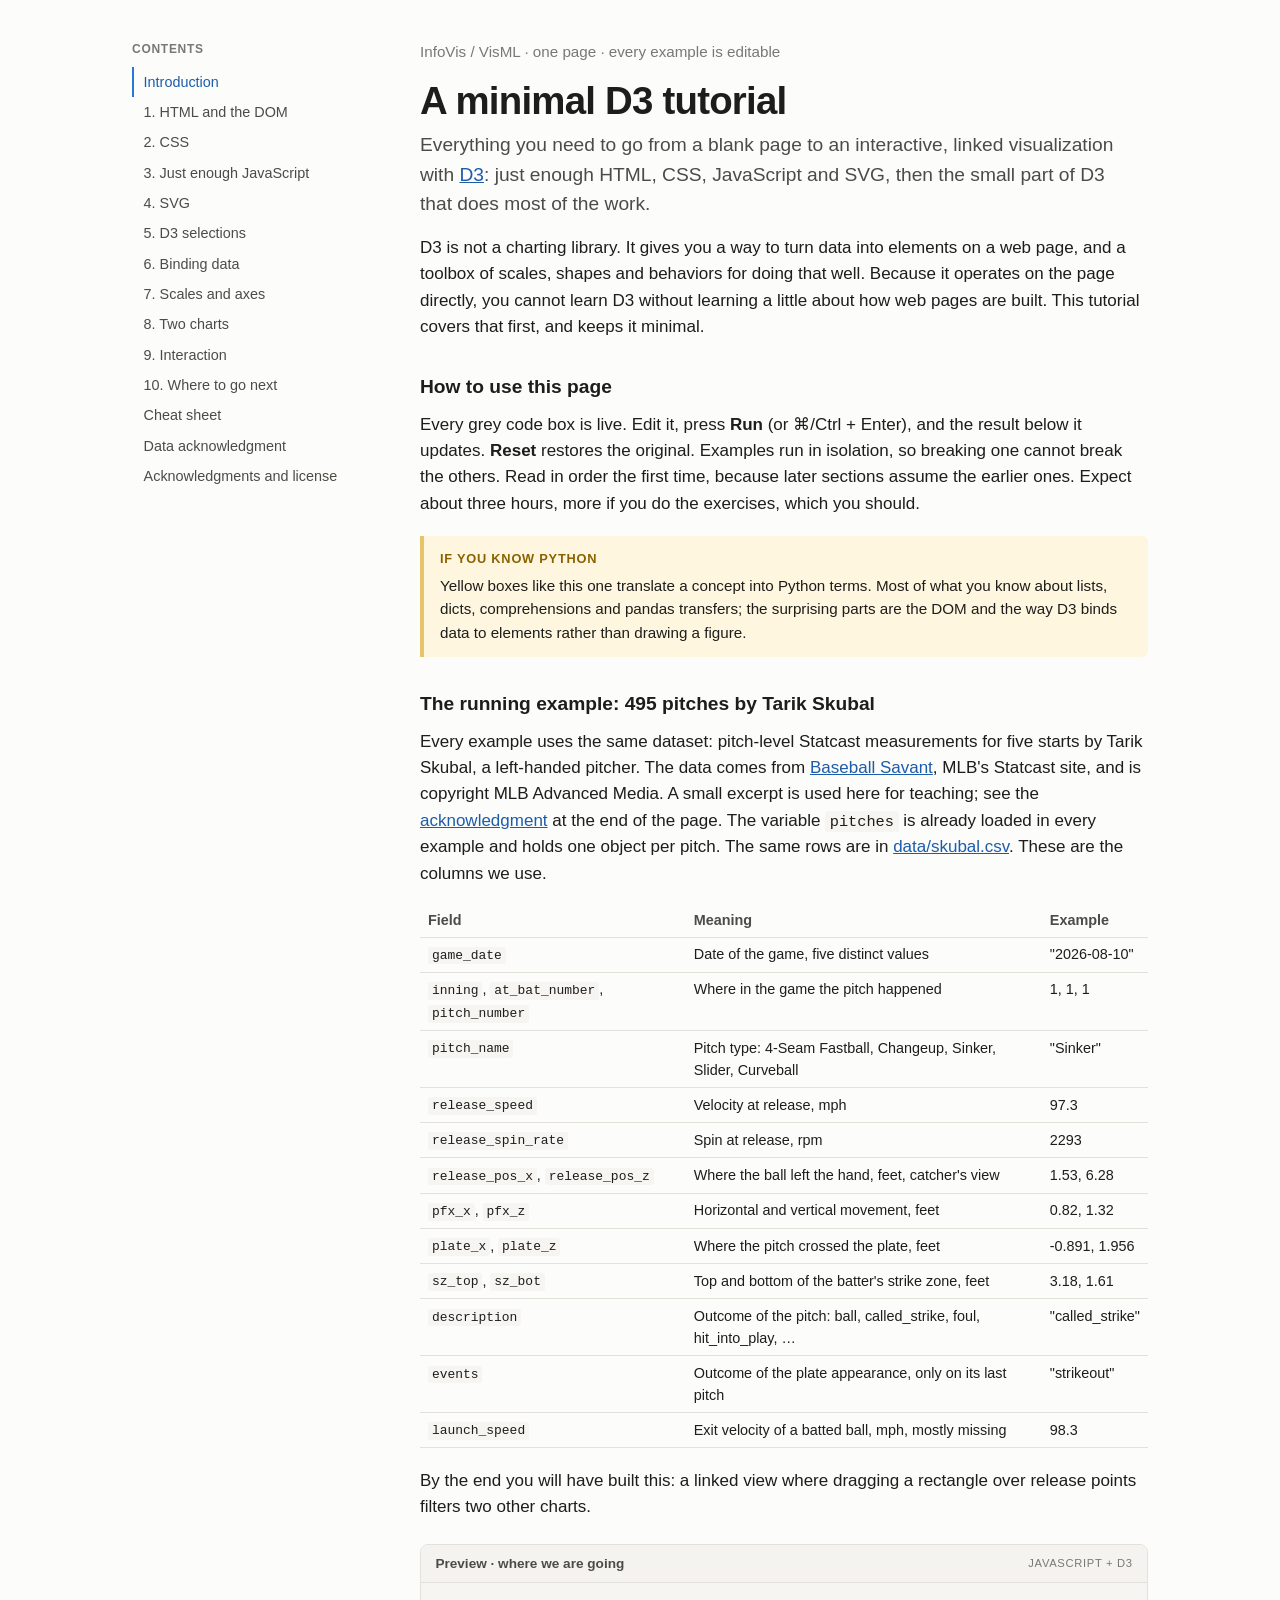
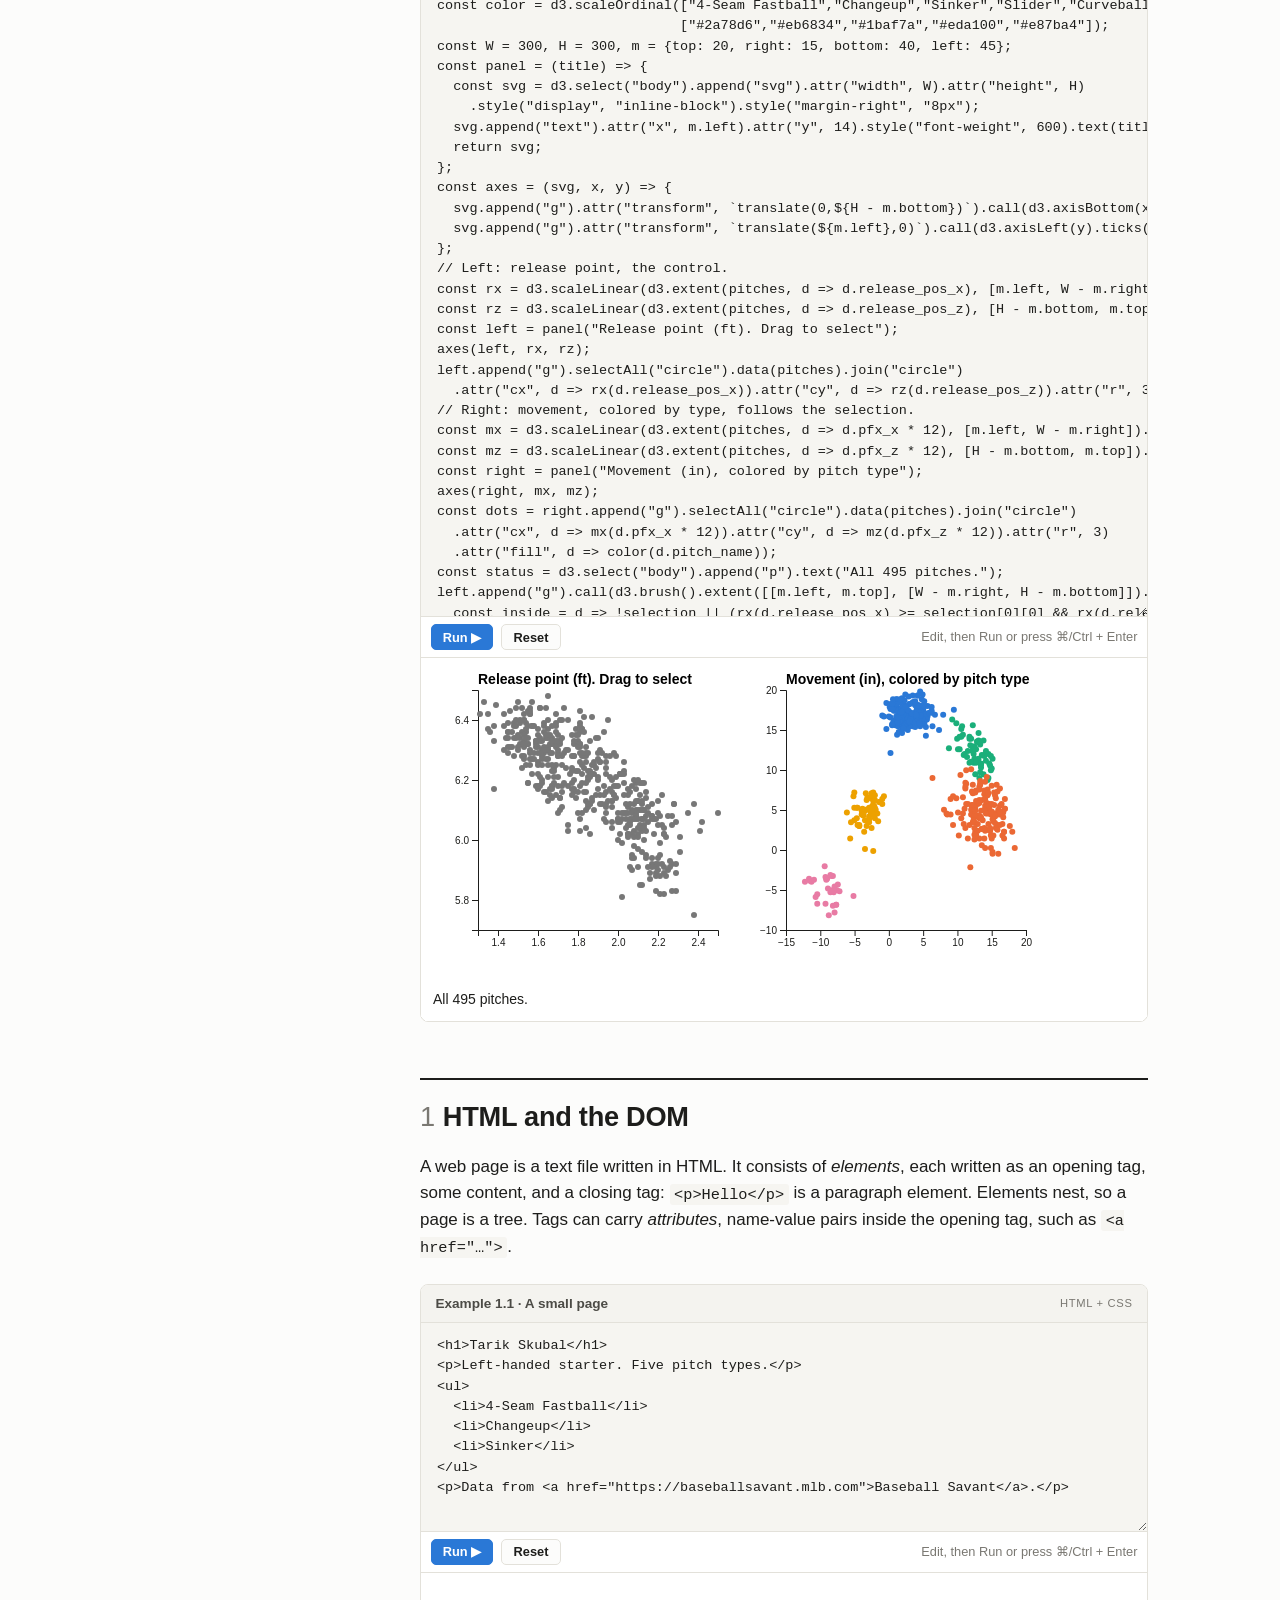
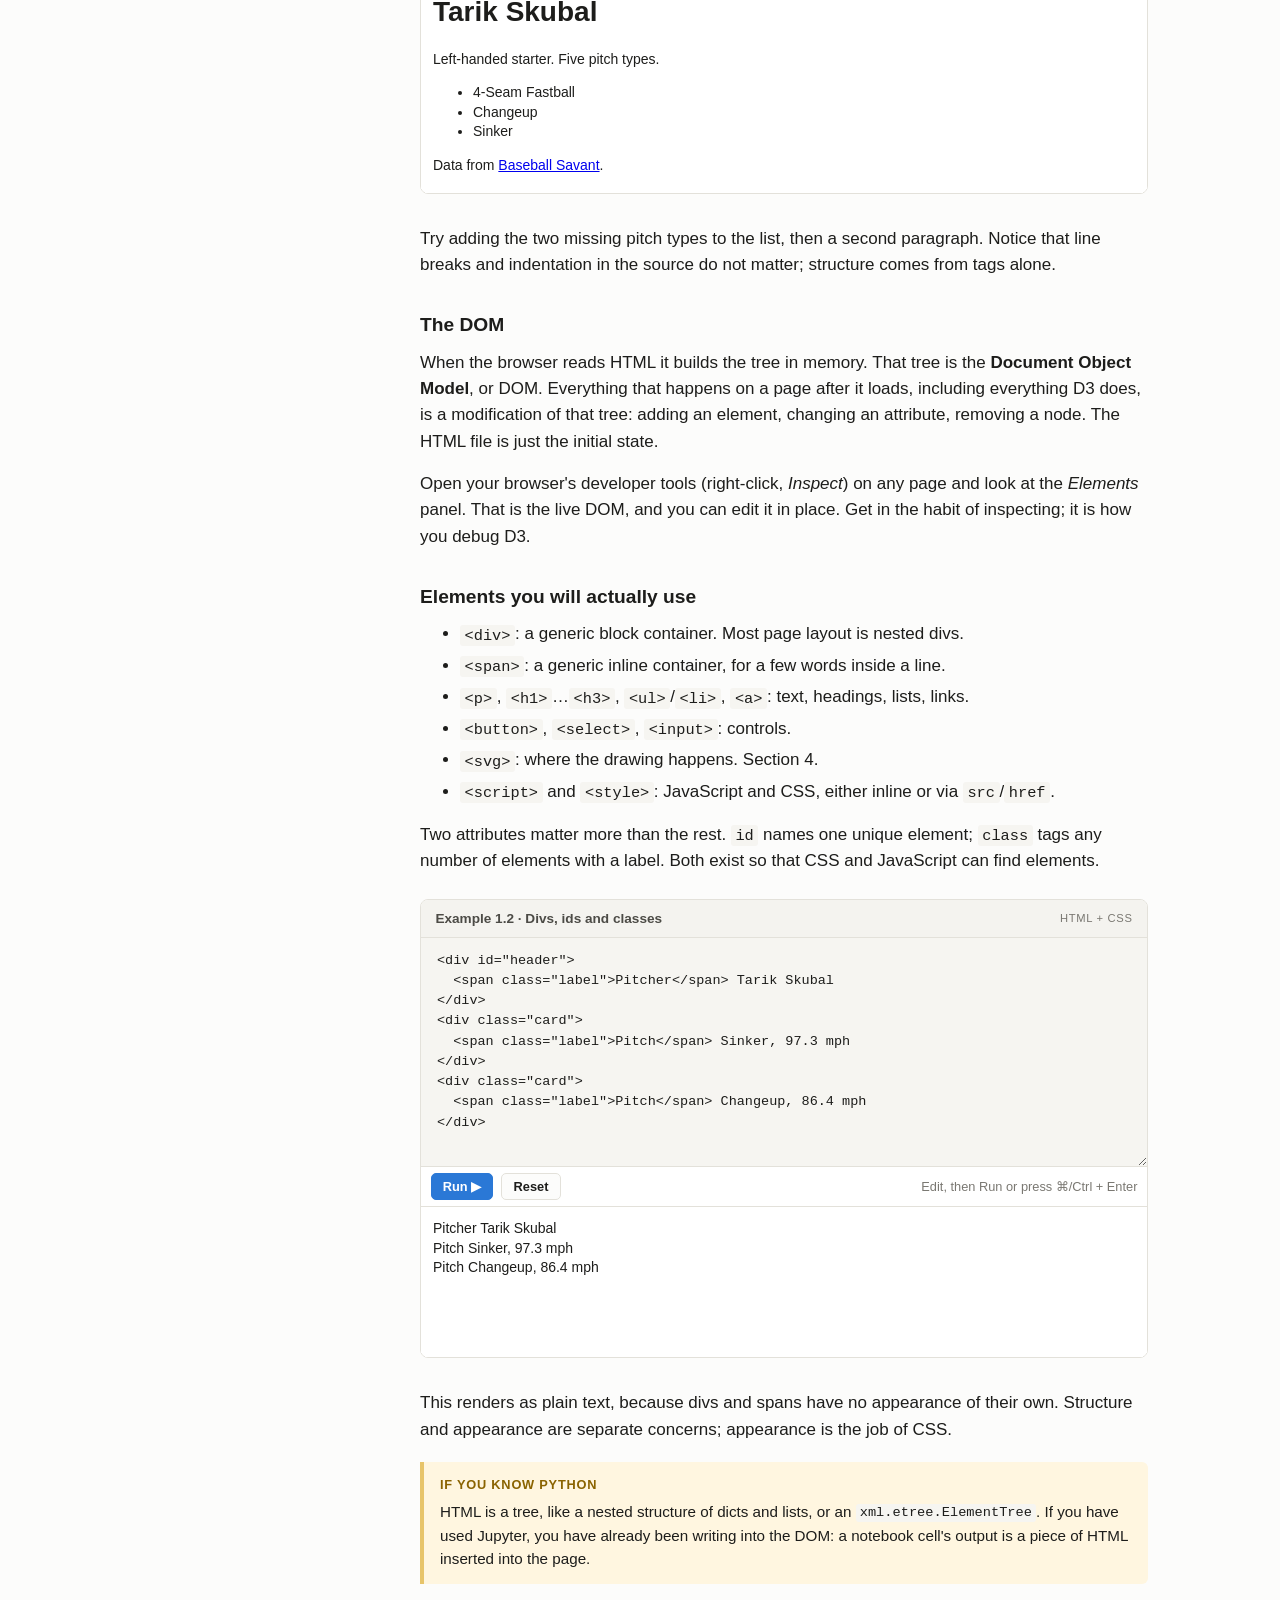
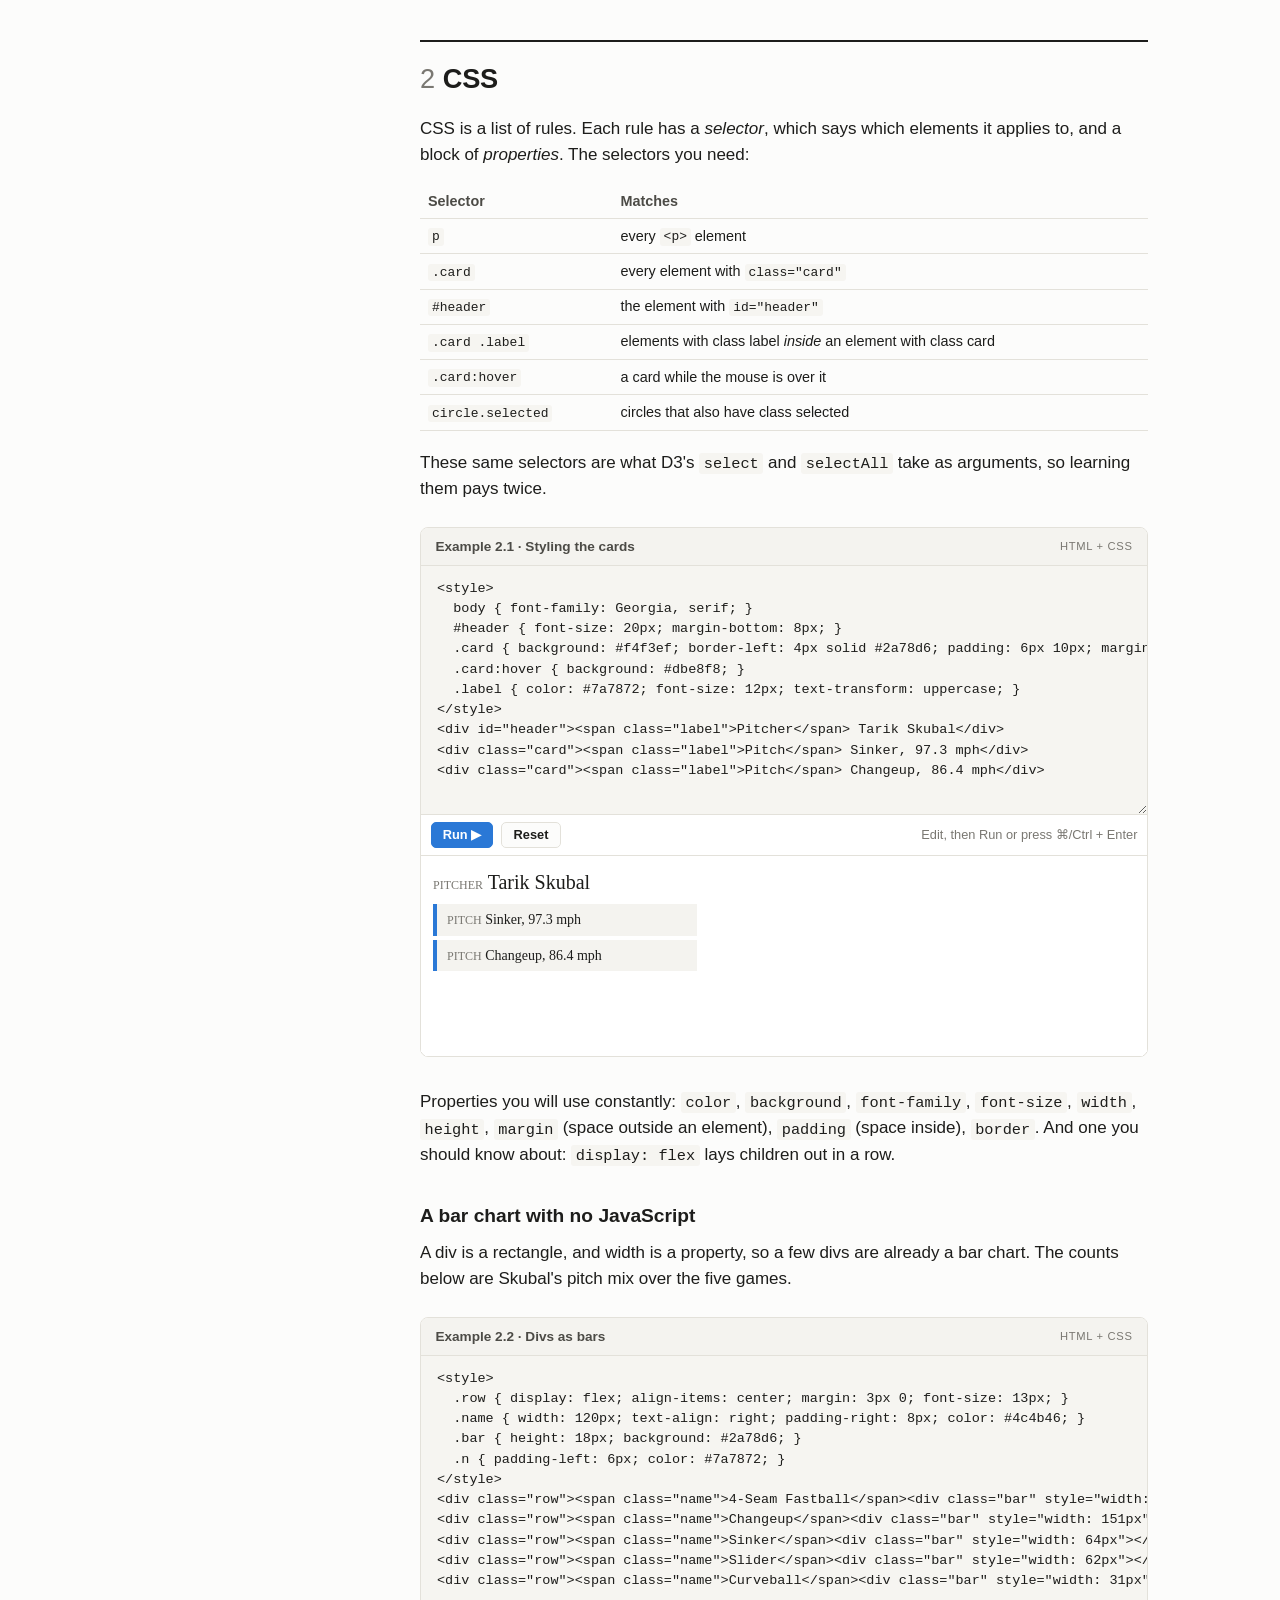
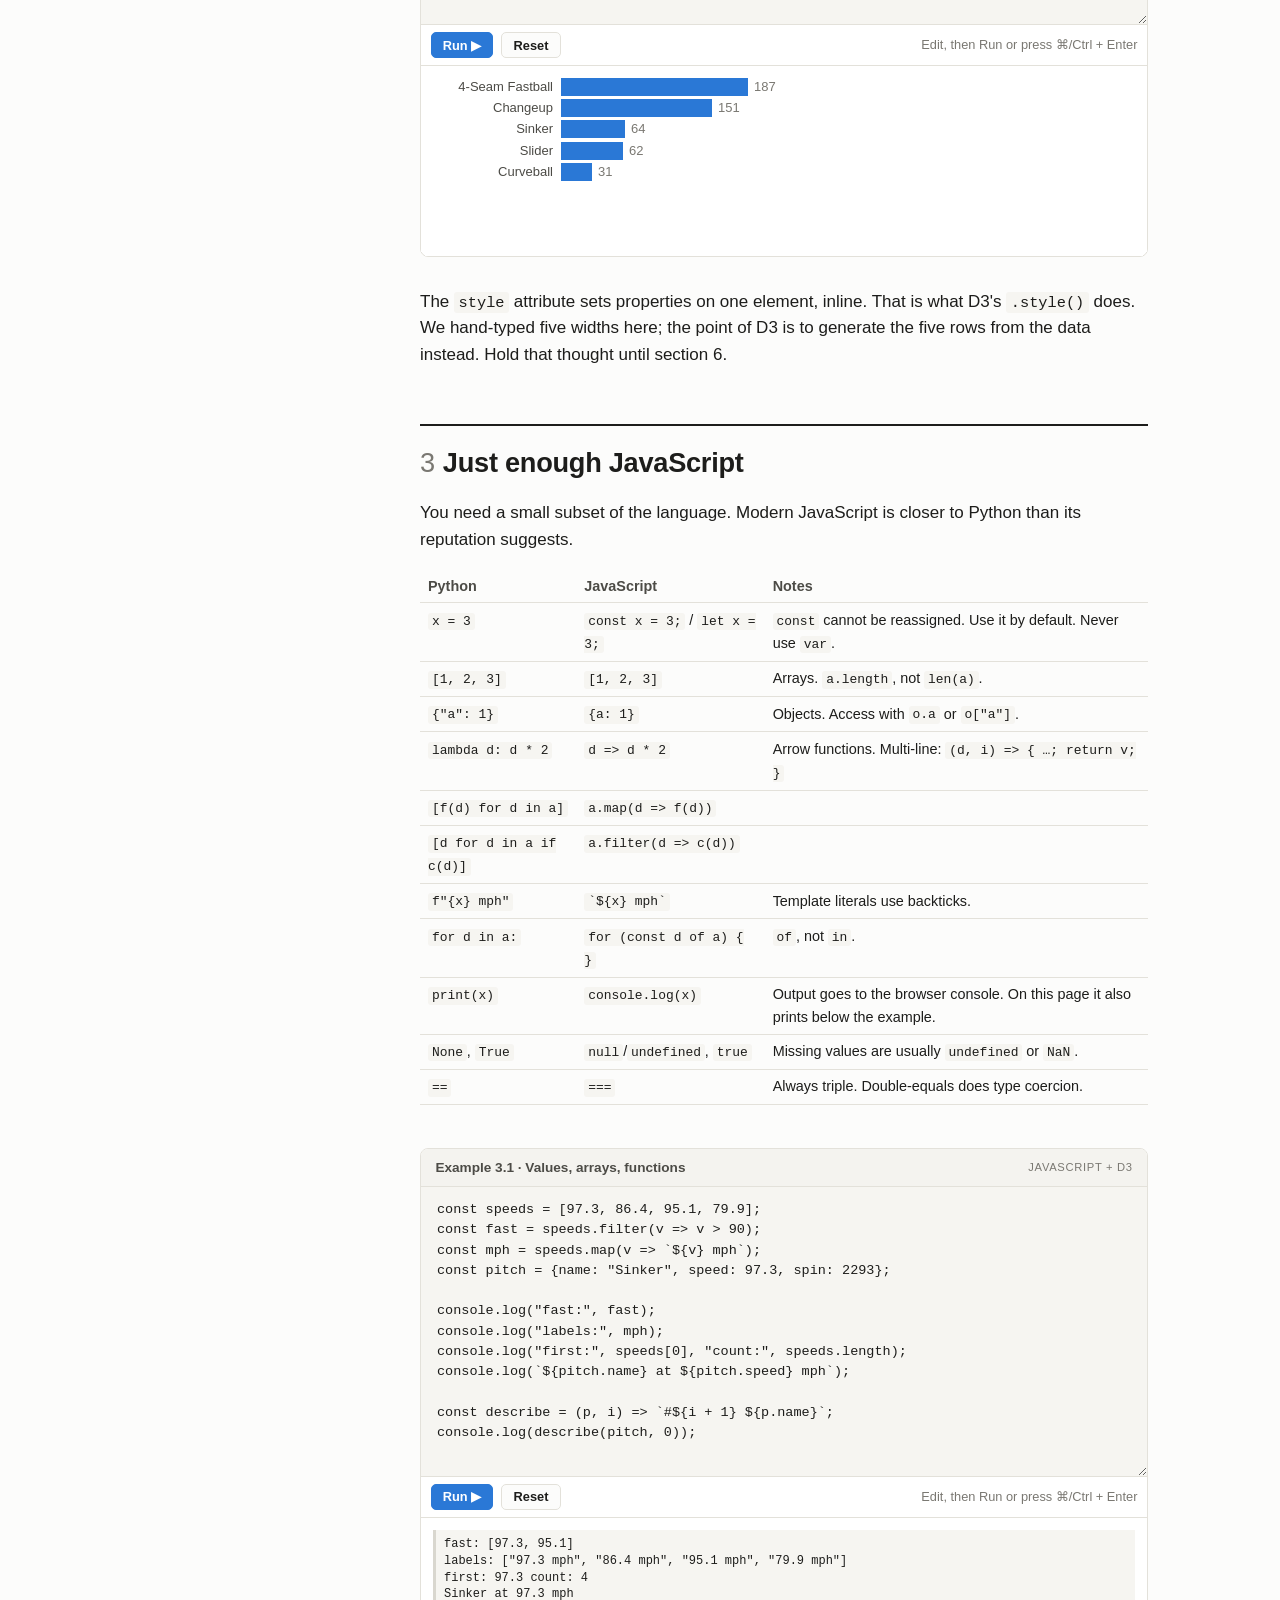
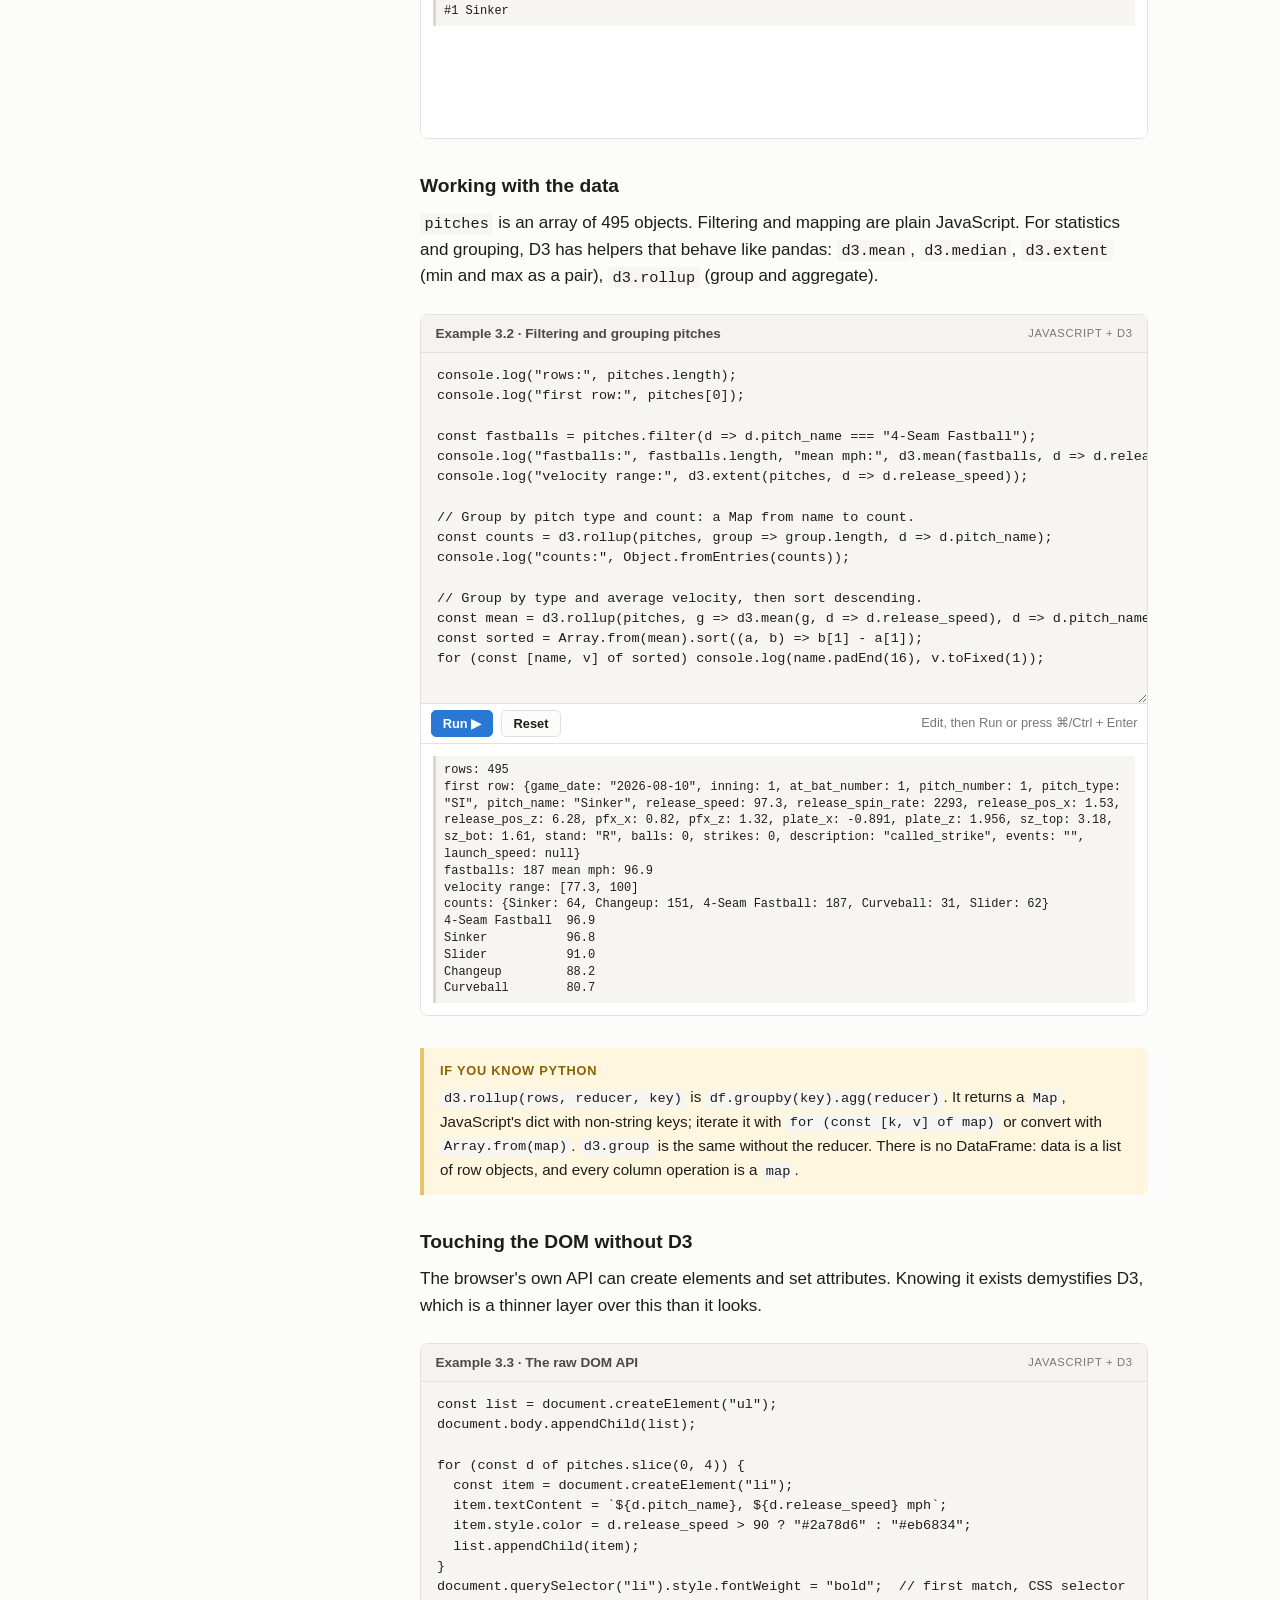
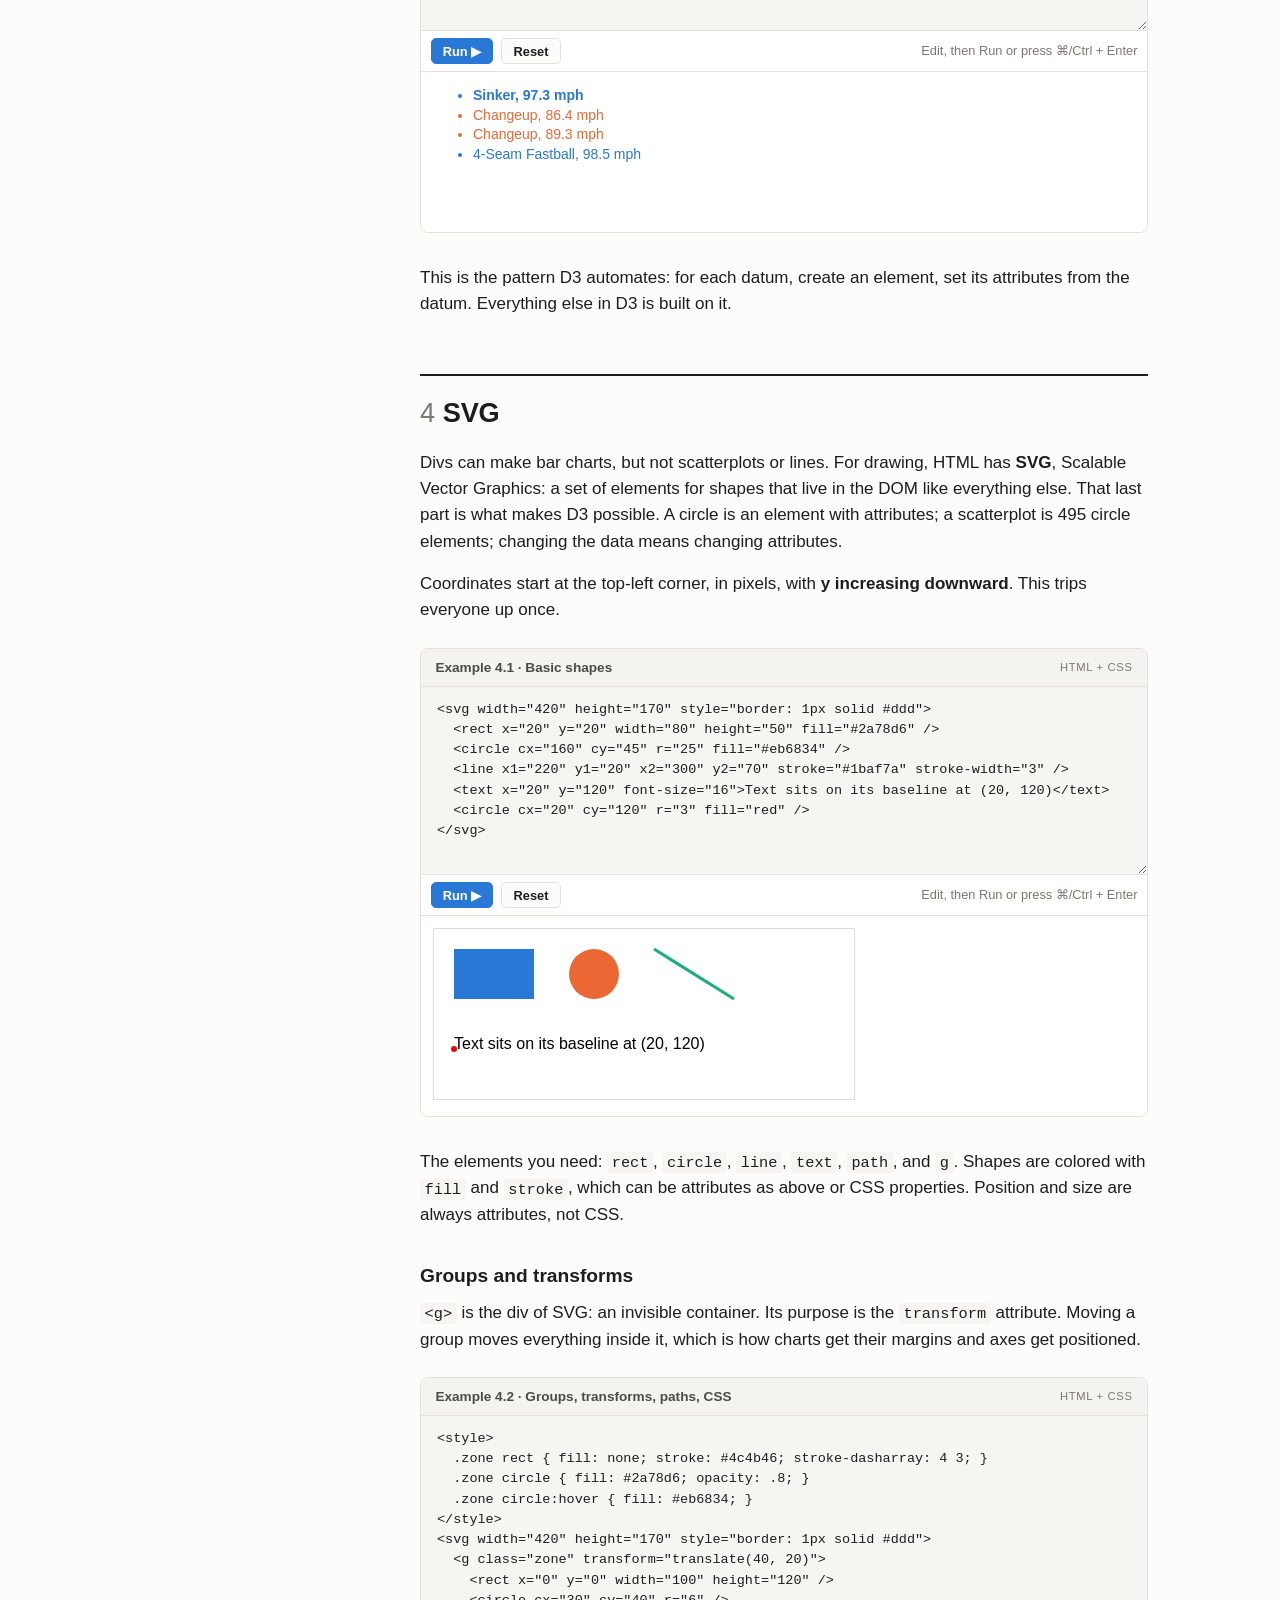
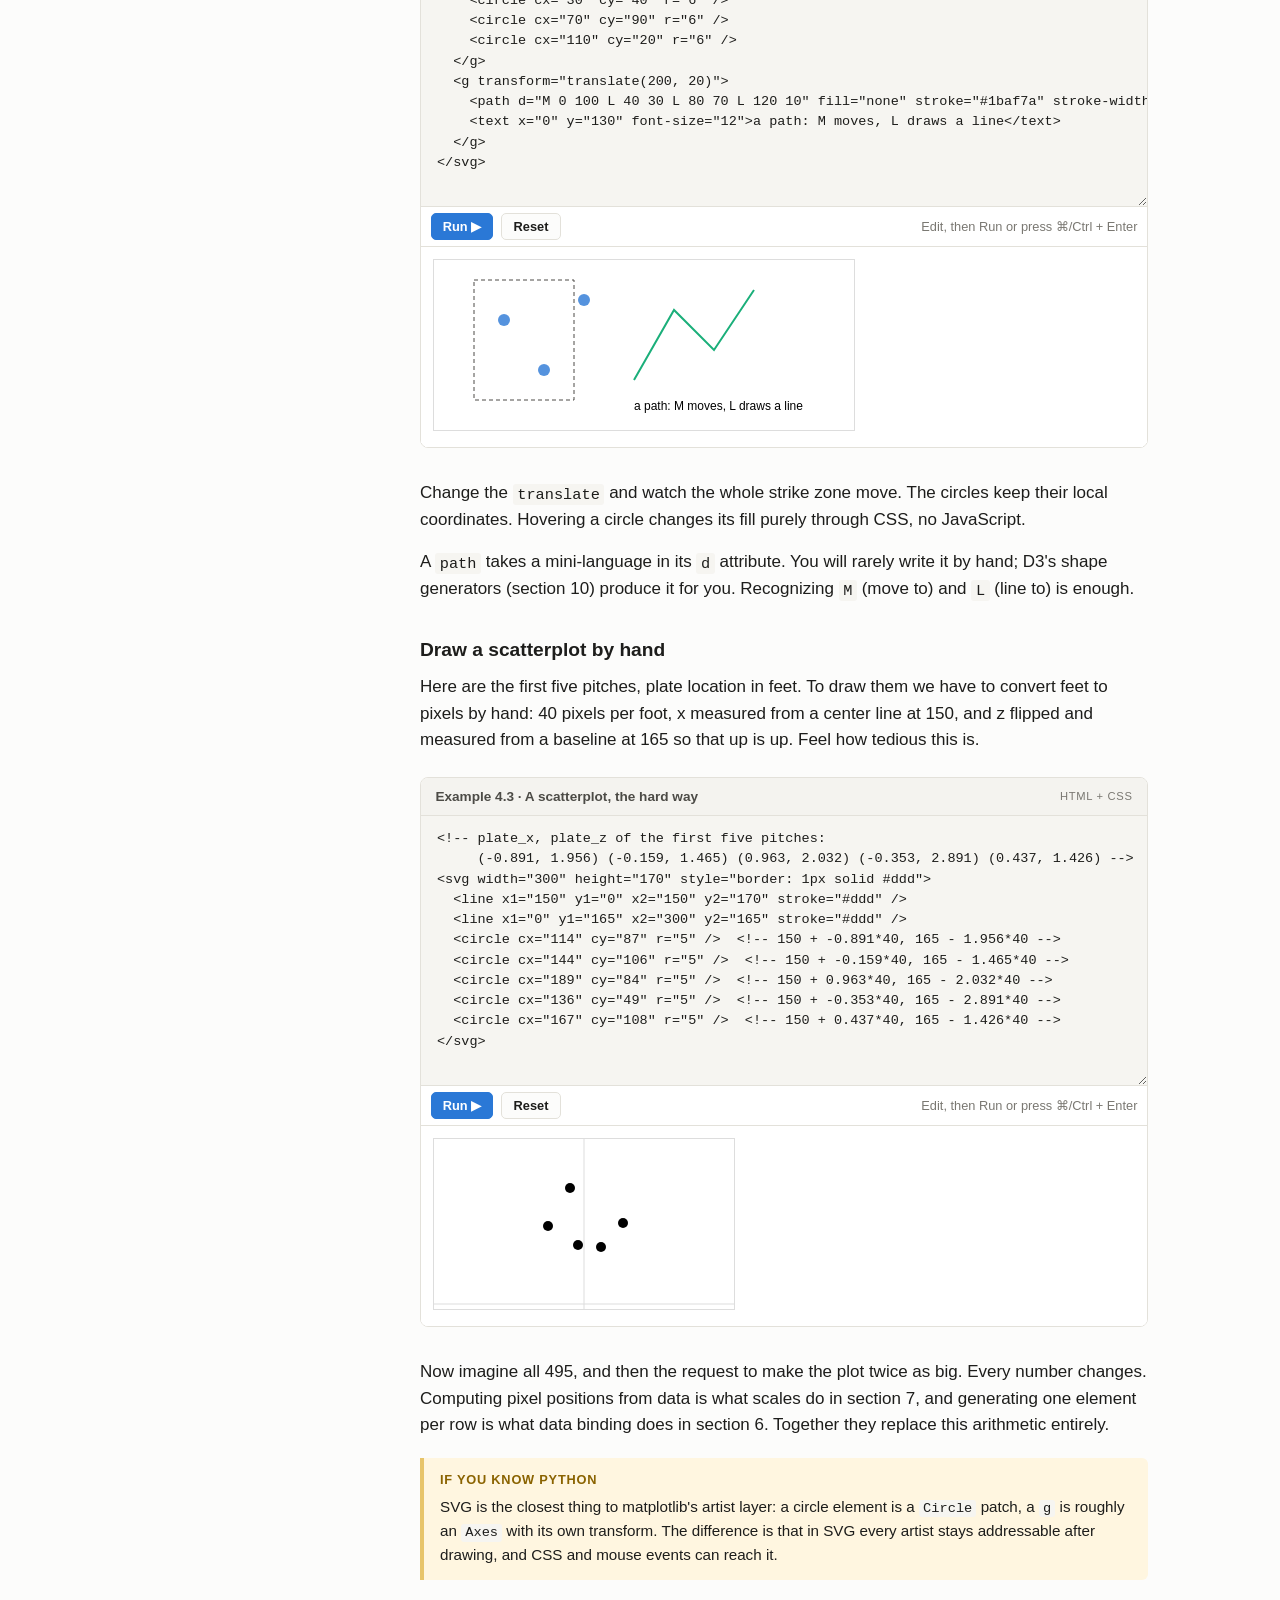
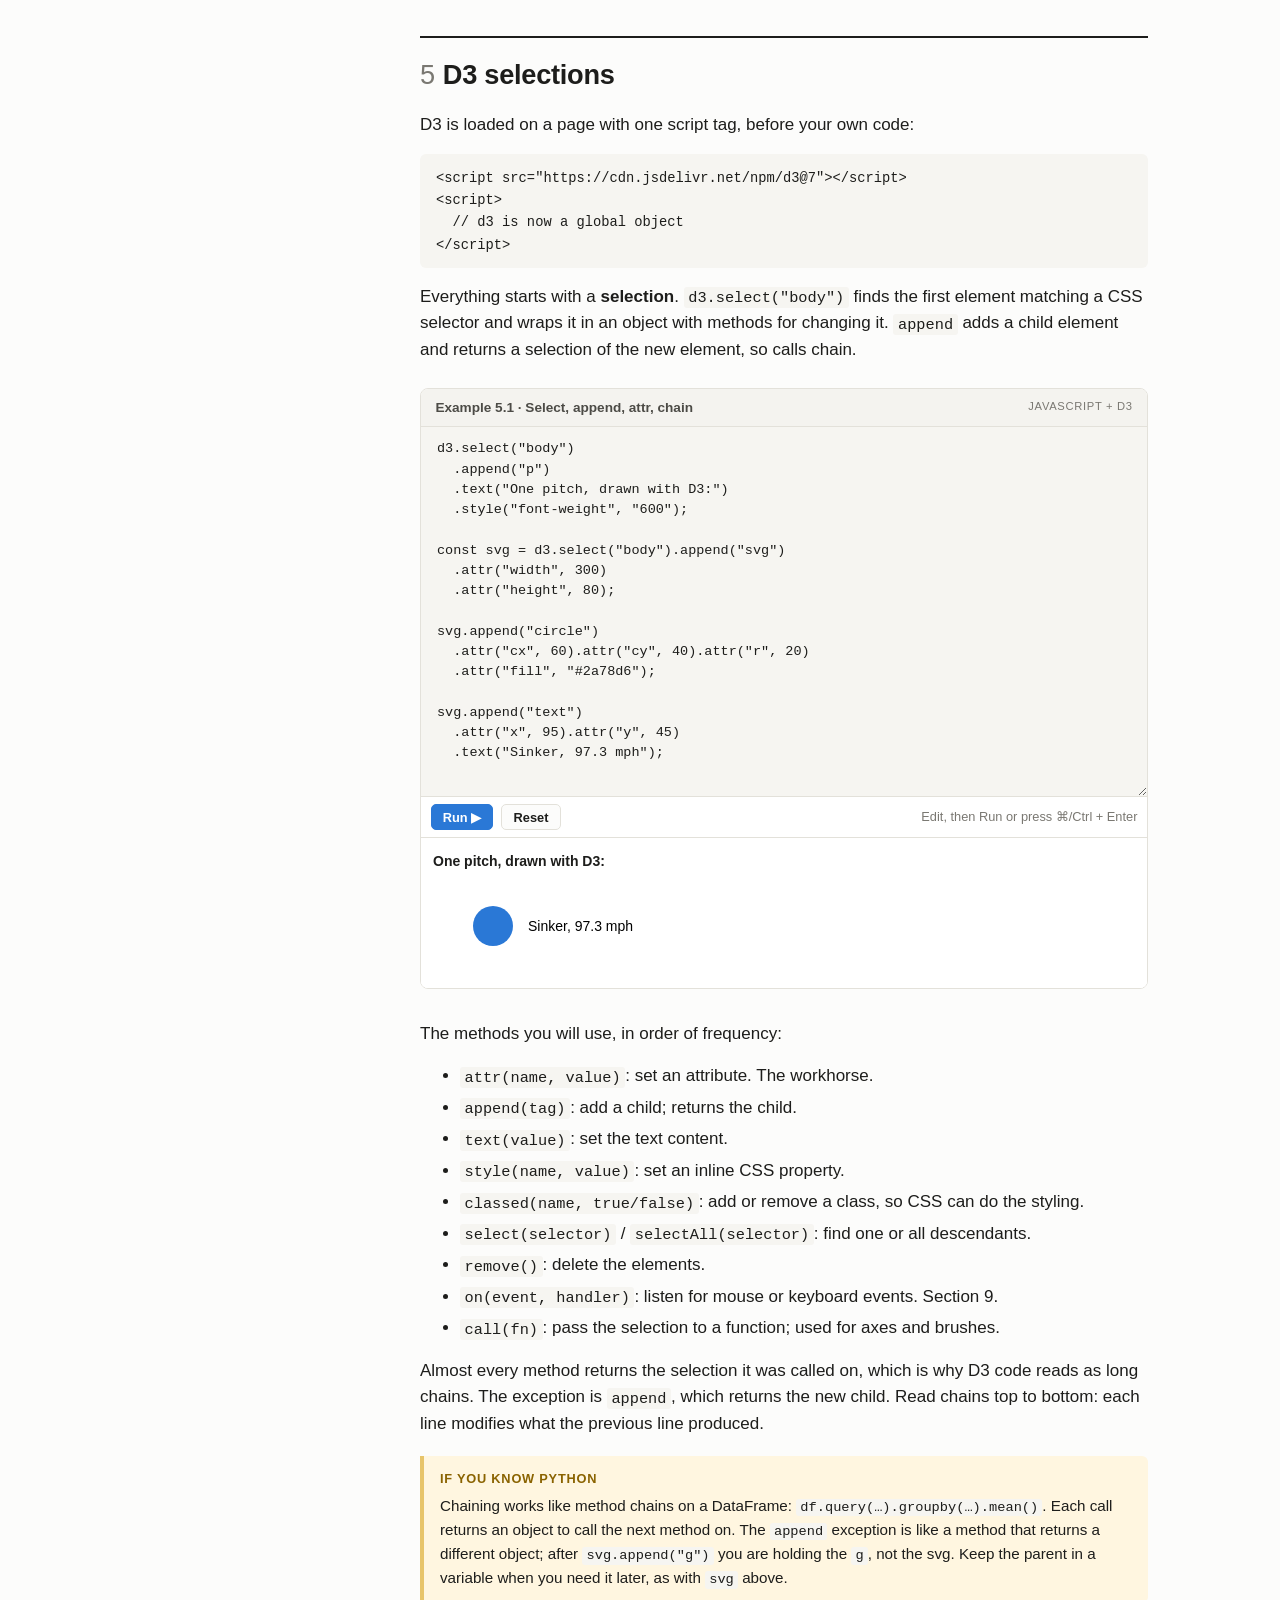
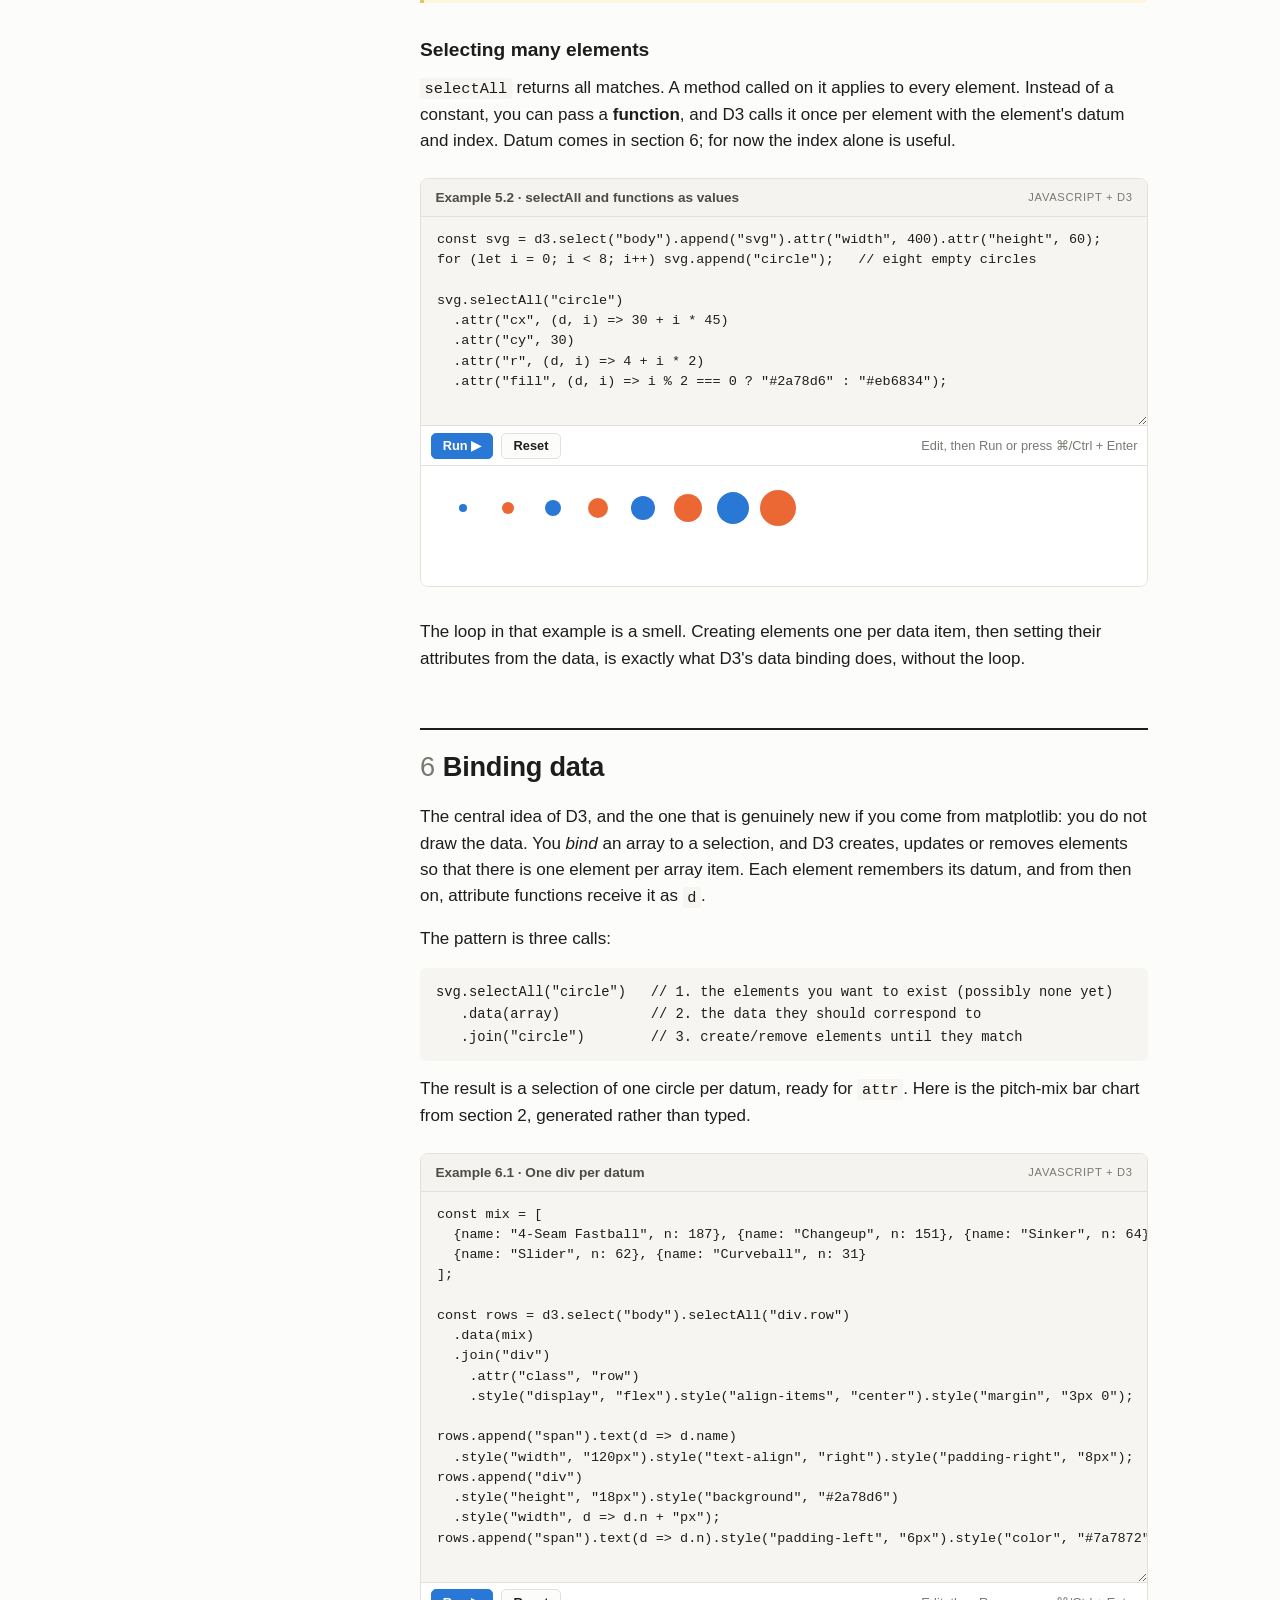
==== index.html @ eb6d99a3 "D3 in one page: a minimal, single-page D3 tutorial Ten sections from HTML and the DOM through scales" ====
<!doctype html>
<html lang="en">
<head>
  <meta charset="utf-8">
  <meta name="viewport" content="width=device-width, initial-scale=1">
  <title>A minimal D3 tutorial</title>
  <link rel="stylesheet" href="tutorial.css">
</head>
<body>
<div class="layout">
<nav class="toc" aria-label="Contents">
  <div class="toc-title">Contents</div>
  <ol>
    <li><a href="#intro">Introduction</a></li>
    <li><a href="#html">1. HTML and the DOM</a></li>
    <li><a href="#css">2. CSS</a></li>
    <li><a href="#js">3. Just enough JavaScript</a></li>
    <li><a href="#svg">4. SVG</a></li>
    <li><a href="#selections">5. D3 selections</a></li>
    <li><a href="#data">6. Binding data</a></li>
    <li><a href="#scales">7. Scales and axes</a></li>
    <li><a href="#charts">8. Two charts</a></li>
    <li><a href="#interaction">9. Interaction</a></li>
    <li><a href="#next">10. Where to go next</a></li>
    <li><a href="#cheatsheet">Cheat sheet</a></li>
    <li><a href="#data-ack">Data acknowledgment</a></li>
    <li><a href="#license">Acknowledgments and license</a></li>
  </ol>
</nav>

<main>
<section id="intro">
  <p class="meta">InfoVis / VisML · one page · every example is editable</p>
  <h1>A minimal D3 tutorial</h1>
  <p class="lede">Everything you need to go from a blank page to an interactive, linked visualization with <a href="https://d3js.org">D3</a>: just enough HTML, CSS, JavaScript and SVG, then the small part of D3 that does most of the work.</p>

  <p>D3 is not a charting library. It gives you a way to turn data into elements on a web page, and a toolbox of scales, shapes and behaviors for doing that well. Because it operates on the page directly, you cannot learn D3 without learning a little about how web pages are built. This tutorial covers that first, and keeps it minimal.</p>

  <h3>How to use this page</h3>
  <p>Every grey code box is live. Edit it, press <strong>Run</strong> (or ⌘/Ctrl + Enter), and the result below it updates. <strong>Reset</strong> restores the original. Examples run in isolation, so breaking one cannot break the others. Read in order the first time, because later sections assume the earlier ones. Expect about three hours, more if you do the exercises, which you should.</p>

  <aside class="py">Yellow boxes like this one translate a concept into Python terms. Most of what you know about lists, dicts, comprehensions and pandas transfers; the surprising parts are the DOM and the way D3 binds data to elements rather than drawing a figure.</aside>

  <h3>The running example: 495 pitches by Tarik Skubal</h3>
  <p>Every example uses the same dataset: pitch-level Statcast measurements for five starts by Tarik Skubal, a left-handed pitcher. The data comes from <a href="https://baseballsavant.mlb.com">Baseball Savant</a>, MLB's Statcast site, and is copyright MLB Advanced Media. A small excerpt is used here for teaching; see the <a href="#data-ack">acknowledgment</a> at the end of the page. The variable <code>pitches</code> is already loaded in every example and holds one object per pitch. The same rows are in <a href="data/skubal.csv">data/skubal.csv</a>. These are the columns we use.</p>
  <div class="table-wrap"><table class="fields">
    <tr><th>Field</th><th>Meaning</th><th>Example</th></tr>
    <tr><td><code>game_date</code></td><td>Date of the game, five distinct values</td><td>"2026-08-10"</td></tr>
    <tr><td><code>inning</code>, <code>at_bat_number</code>, <code>pitch_number</code></td><td>Where in the game the pitch happened</td><td>1, 1, 1</td></tr>
    <tr><td><code>pitch_name</code></td><td>Pitch type: 4-Seam Fastball, Changeup, Sinker, Slider, Curveball</td><td>"Sinker"</td></tr>
    <tr><td><code>release_speed</code></td><td>Velocity at release, mph</td><td>97.3</td></tr>
    <tr><td><code>release_spin_rate</code></td><td>Spin at release, rpm</td><td>2293</td></tr>
    <tr><td><code>release_pos_x</code>, <code>release_pos_z</code></td><td>Where the ball left the hand, feet, catcher's view</td><td>1.53, 6.28</td></tr>
    <tr><td><code>pfx_x</code>, <code>pfx_z</code></td><td>Horizontal and vertical movement, feet</td><td>0.82, 1.32</td></tr>
    <tr><td><code>plate_x</code>, <code>plate_z</code></td><td>Where the pitch crossed the plate, feet</td><td>-0.891, 1.956</td></tr>
    <tr><td><code>sz_top</code>, <code>sz_bot</code></td><td>Top and bottom of the batter's strike zone, feet</td><td>3.18, 1.61</td></tr>
    <tr><td><code>description</code></td><td>Outcome of the pitch: ball, called_strike, foul, hit_into_play, …</td><td>"called_strike"</td></tr>
    <tr><td><code>events</code></td><td>Outcome of the plate appearance, only on its last pitch</td><td>"strikeout"</td></tr>
    <tr><td><code>launch_speed</code></td><td>Exit velocity of a batted ball, mph, mostly missing</td><td>98.3</td></tr>
  </table></div>

  <p>By the end you will have built this: a linked view where dragging a rectangle over release points filters two other charts.</p>
  <figure class="example" data-mode="js" data-height="330" data-title="Preview · where we are going">
  <script type="text/plain">
    const color = d3.scaleOrdinal(["4-Seam Fastball","Changeup","Sinker","Slider","Curveball"],
                                  ["#2a78d6","#eb6834","#1baf7a","#eda100","#e87ba4"]);
    const W = 300, H = 300, m = {top: 20, right: 15, bottom: 40, left: 45};
    const panel = (title) => {
      const svg = d3.select("body").append("svg").attr("width", W).attr("height", H)
        .style("display", "inline-block").style("margin-right", "8px");
      svg.append("text").attr("x", m.left).attr("y", 14).style("font-weight", 600).text(title);
      return svg;
    };
    const axes = (svg, x, y) => {
      svg.append("g").attr("transform", `translate(0,${H - m.bottom})`).call(d3.axisBottom(x).ticks(5));
      svg.append("g").attr("transform", `translate(${m.left},0)`).call(d3.axisLeft(y).ticks(5));
    };
    // Left: release point, the control.
    const rx = d3.scaleLinear(d3.extent(pitches, d => d.release_pos_x), [m.left, W - m.right]).nice();
    const rz = d3.scaleLinear(d3.extent(pitches, d => d.release_pos_z), [H - m.bottom, m.top]).nice();
    const left = panel("Release point (ft). Drag to select");
    axes(left, rx, rz);
    left.append("g").selectAll("circle").data(pitches).join("circle")
      .attr("cx", d => rx(d.release_pos_x)).attr("cy", d => rz(d.release_pos_z)).attr("r", 3).attr("fill", "#777");
    // Right: movement, colored by type, follows the selection.
    const mx = d3.scaleLinear(d3.extent(pitches, d => d.pfx_x * 12), [m.left, W - m.right]).nice();
    const mz = d3.scaleLinear(d3.extent(pitches, d => d.pfx_z * 12), [H - m.bottom, m.top]).nice();
    const right = panel("Movement (in), colored by pitch type");
    axes(right, mx, mz);
    const dots = right.append("g").selectAll("circle").data(pitches).join("circle")
      .attr("cx", d => mx(d.pfx_x * 12)).attr("cy", d => mz(d.pfx_z * 12)).attr("r", 3)
      .attr("fill", d => color(d.pitch_name));
    const status = d3.select("body").append("p").text("All 495 pitches.");
    left.append("g").call(d3.brush().extent([[m.left, m.top], [W - m.right, H - m.bottom]]).on("brush end", ({selection}) => {
      const inside = d => !selection || (rx(d.release_pos_x) >= selection[0][0] && rx(d.release_pos_x) <= selection[1][0]
                                       && rz(d.release_pos_z) >= selection[0][1] && rz(d.release_pos_z) <= selection[1][1]);
      dots.attr("fill", d => inside(d) ? color(d.pitch_name) : "#ddd").attr("r", d => inside(d) ? 3 : 2);
      const n = pitches.filter(inside).length;
      status.text(selection ? `${n} of 495 pitches selected.` : "All 495 pitches.");
    }));
  </script>
  </figure>
</section>

<section id="html">
  <h2><span class="num">1</span>HTML and the DOM</h2>
  <p>A web page is a text file written in HTML. It consists of <em>elements</em>, each written as an opening tag, some content, and a closing tag: <code>&lt;p&gt;Hello&lt;/p&gt;</code> is a paragraph element. Elements nest, so a page is a tree. Tags can carry <em>attributes</em>, name-value pairs inside the opening tag, such as <code>&lt;a href="…"&gt;</code>.</p>
  <figure class="example" data-mode="html" data-height="220" data-title="Example 1.1 · A small page">
  <script type="text/plain">
    <h1>Tarik Skubal</h1>
    <p>Left-handed starter. Five pitch types.</p>
    <ul>
      <li>4-Seam Fastball</li>
      <li>Changeup</li>
      <li>Sinker</li>
    </ul>
    <p>Data from <a href="https://baseballsavant.mlb.com">Baseball Savant</a>.</p>
  </script>
  </figure>
  <p>Try adding the two missing pitch types to the list, then a second paragraph. Notice that line breaks and indentation in the source do not matter; structure comes from tags alone.</p>

  <h3>The DOM</h3>
  <p>When the browser reads HTML it builds the tree in memory. That tree is the <strong>Document Object Model</strong>, or DOM. Everything that happens on a page after it loads, including everything D3 does, is a modification of that tree: adding an element, changing an attribute, removing a node. The HTML file is just the initial state.</p>
  <p>Open your browser's developer tools (right-click, <em>Inspect</em>) on any page and look at the <em>Elements</em> panel. That is the live DOM, and you can edit it in place. Get in the habit of inspecting; it is how you debug D3.</p>

  <h3>Elements you will actually use</h3>
  <ul>
    <li><code>&lt;div&gt;</code>: a generic block container. Most page layout is nested divs.</li>
    <li><code>&lt;span&gt;</code>: a generic inline container, for a few words inside a line.</li>
    <li><code>&lt;p&gt;</code>, <code>&lt;h1&gt;</code>…<code>&lt;h3&gt;</code>, <code>&lt;ul&gt;</code>/<code>&lt;li&gt;</code>, <code>&lt;a&gt;</code>: text, headings, lists, links.</li>
    <li><code>&lt;button&gt;</code>, <code>&lt;select&gt;</code>, <code>&lt;input&gt;</code>: controls.</li>
    <li><code>&lt;svg&gt;</code>: where the drawing happens. Section 4.</li>
    <li><code>&lt;script&gt;</code> and <code>&lt;style&gt;</code>: JavaScript and CSS, either inline or via <code>src</code>/<code>href</code>.</li>
  </ul>
  <p>Two attributes matter more than the rest. <code>id</code> names one unique element; <code>class</code> tags any number of elements with a label. Both exist so that CSS and JavaScript can find elements.</p>
  <figure class="example" data-mode="html" data-height="150" data-title="Example 1.2 · Divs, ids and classes">
  <script type="text/plain">
    <div id="header">
      <span class="label">Pitcher</span> Tarik Skubal
    </div>
    <div class="card">
      <span class="label">Pitch</span> Sinker, 97.3 mph
    </div>
    <div class="card">
      <span class="label">Pitch</span> Changeup, 86.4 mph
    </div>
  </script>
  </figure>
  <p>This renders as plain text, because divs and spans have no appearance of their own. Structure and appearance are separate concerns; appearance is the job of CSS.</p>
  <aside class="py">HTML is a tree, like a nested structure of dicts and lists, or an <code>xml.etree.ElementTree</code>. If you have used Jupyter, you have already been writing into the DOM: a notebook cell's output is a piece of HTML inserted into the page.</aside>
</section>

<section id="css">
  <h2><span class="num">2</span>CSS</h2>
  <p>CSS is a list of rules. Each rule has a <em>selector</em>, which says which elements it applies to, and a block of <em>properties</em>. The selectors you need:</p>
  <div class="table-wrap"><table class="fields">
    <tr><th>Selector</th><th>Matches</th></tr>
    <tr><td><code>p</code></td><td>every <code>&lt;p&gt;</code> element</td></tr>
    <tr><td><code>.card</code></td><td>every element with <code>class="card"</code></td></tr>
    <tr><td><code>#header</code></td><td>the element with <code>id="header"</code></td></tr>
    <tr><td><code>.card .label</code></td><td>elements with class label <em>inside</em> an element with class card</td></tr>
    <tr><td><code>.card:hover</code></td><td>a card while the mouse is over it</td></tr>
    <tr><td><code>circle.selected</code></td><td>circles that also have class selected</td></tr>
  </table></div>
  <p>These same selectors are what D3's <code>select</code> and <code>selectAll</code> take as arguments, so learning them pays twice.</p>
  <figure class="example" data-mode="html" data-height="200" data-title="Example 2.1 · Styling the cards">
  <script type="text/plain">
    <style>
      body { font-family: Georgia, serif; }
      #header { font-size: 20px; margin-bottom: 8px; }
      .card { background: #f4f3ef; border-left: 4px solid #2a78d6; padding: 6px 10px; margin: 4px 0; width: 240px; }
      .card:hover { background: #dbe8f8; }
      .label { color: #7a7872; font-size: 12px; text-transform: uppercase; }
    </style>
    <div id="header"><span class="label">Pitcher</span> Tarik Skubal</div>
    <div class="card"><span class="label">Pitch</span> Sinker, 97.3 mph</div>
    <div class="card"><span class="label">Pitch</span> Changeup, 86.4 mph</div>
  </script>
  </figure>
  <p>Properties you will use constantly: <code>color</code>, <code>background</code>, <code>font-family</code>, <code>font-size</code>, <code>width</code>, <code>height</code>, <code>margin</code> (space outside an element), <code>padding</code> (space inside), <code>border</code>. And one you should know about: <code>display: flex</code> lays children out in a row.</p>

  <h3>A bar chart with no JavaScript</h3>
  <p>A div is a rectangle, and width is a property, so a few divs are already a bar chart. The counts below are Skubal's pitch mix over the five games.</p>
  <figure class="example" data-mode="html" data-height="190" data-title="Example 2.2 · Divs as bars">
  <script type="text/plain">
    <style>
      .row { display: flex; align-items: center; margin: 3px 0; font-size: 13px; }
      .name { width: 120px; text-align: right; padding-right: 8px; color: #4c4b46; }
      .bar { height: 18px; background: #2a78d6; }
      .n { padding-left: 6px; color: #7a7872; }
    </style>
    <div class="row"><span class="name">4-Seam Fastball</span><div class="bar" style="width: 187px"></div><span class="n">187</span></div>
    <div class="row"><span class="name">Changeup</span><div class="bar" style="width: 151px"></div><span class="n">151</span></div>
    <div class="row"><span class="name">Sinker</span><div class="bar" style="width: 64px"></div><span class="n">64</span></div>
    <div class="row"><span class="name">Slider</span><div class="bar" style="width: 62px"></div><span class="n">62</span></div>
    <div class="row"><span class="name">Curveball</span><div class="bar" style="width: 31px"></div><span class="n">31</span></div>
  </script>
  </figure>
  <p>The <code>style</code> attribute sets properties on one element, inline. That is what D3's <code>.style()</code> does. We hand-typed five widths here; the point of D3 is to generate the five rows from the data instead. Hold that thought until section 6.</p>
</section>

<section id="js">
  <h2><span class="num">3</span>Just enough JavaScript</h2>
  <p>You need a small subset of the language. Modern JavaScript is closer to Python than its reputation suggests.</p>
  <div class="table-wrap"><table class="fields">
    <tr><th>Python</th><th>JavaScript</th><th>Notes</th></tr>
    <tr><td><code>x = 3</code></td><td><code>const x = 3;</code> / <code>let x = 3;</code></td><td><code>const</code> cannot be reassigned. Use it by default. Never use <code>var</code>.</td></tr>
    <tr><td><code>[1, 2, 3]</code></td><td><code>[1, 2, 3]</code></td><td>Arrays. <code>a.length</code>, not <code>len(a)</code>.</td></tr>
    <tr><td><code>{"a": 1}</code></td><td><code>{a: 1}</code></td><td>Objects. Access with <code>o.a</code> or <code>o["a"]</code>.</td></tr>
    <tr><td><code>lambda d: d * 2</code></td><td><code>d =&gt; d * 2</code></td><td>Arrow functions. Multi-line: <code>(d, i) =&gt; { …; return v; }</code></td></tr>
    <tr><td><code>[f(d) for d in a]</code></td><td><code>a.map(d =&gt; f(d))</code></td><td></td></tr>
    <tr><td><code>[d for d in a if c(d)]</code></td><td><code>a.filter(d =&gt; c(d))</code></td><td></td></tr>
    <tr><td><code>f"{x} mph"</code></td><td><code>`${x} mph`</code></td><td>Template literals use backticks.</td></tr>
    <tr><td><code>for d in a:</code></td><td><code>for (const d of a) { }</code></td><td><code>of</code>, not <code>in</code>.</td></tr>
    <tr><td><code>print(x)</code></td><td><code>console.log(x)</code></td><td>Output goes to the browser console. On this page it also prints below the example.</td></tr>
    <tr><td><code>None</code>, <code>True</code></td><td><code>null</code>/<code>undefined</code>, <code>true</code></td><td>Missing values are usually <code>undefined</code> or <code>NaN</code>.</td></tr>
    <tr><td><code>==</code></td><td><code>===</code></td><td>Always triple. Double-equals does type coercion.</td></tr>
  </table></div>
  <figure class="example" data-mode="js" data-height="220" data-title="Example 3.1 · Values, arrays, functions">
  <script type="text/plain">
    const speeds = [97.3, 86.4, 95.1, 79.9];
    const fast = speeds.filter(v => v > 90);
    const mph = speeds.map(v => `${v} mph`);
    const pitch = {name: "Sinker", speed: 97.3, spin: 2293};

    console.log("fast:", fast);
    console.log("labels:", mph);
    console.log("first:", speeds[0], "count:", speeds.length);
    console.log(`${pitch.name} at ${pitch.speed} mph`);

    const describe = (p, i) => `#${i + 1} ${p.name}`;
    console.log(describe(pitch, 0));
  </script>
  </figure>

  <h3>Working with the data</h3>
  <p><code>pitches</code> is an array of 495 objects. Filtering and mapping are plain JavaScript. For statistics and grouping, D3 has helpers that behave like pandas: <code>d3.mean</code>, <code>d3.median</code>, <code>d3.extent</code> (min and max as a pair), <code>d3.rollup</code> (group and aggregate).</p>
  <figure class="example" data-mode="js" data-height="260" data-title="Example 3.2 · Filtering and grouping pitches">
  <script type="text/plain">
    console.log("rows:", pitches.length);
    console.log("first row:", pitches[0]);

    const fastballs = pitches.filter(d => d.pitch_name === "4-Seam Fastball");
    console.log("fastballs:", fastballs.length, "mean mph:", d3.mean(fastballs, d => d.release_speed).toFixed(1));
    console.log("velocity range:", d3.extent(pitches, d => d.release_speed));

    // Group by pitch type and count: a Map from name to count.
    const counts = d3.rollup(pitches, group => group.length, d => d.pitch_name);
    console.log("counts:", Object.fromEntries(counts));

    // Group by type and average velocity, then sort descending.
    const mean = d3.rollup(pitches, g => d3.mean(g, d => d.release_speed), d => d.pitch_name);
    const sorted = Array.from(mean).sort((a, b) => b[1] - a[1]);
    for (const [name, v] of sorted) console.log(name.padEnd(16), v.toFixed(1));
  </script>
  </figure>
  <aside class="py"><code>d3.rollup(rows, reducer, key)</code> is <code>df.groupby(key).agg(reducer)</code>. It returns a <code>Map</code>, JavaScript's dict with non-string keys; iterate it with <code>for (const [k, v] of map)</code> or convert with <code>Array.from(map)</code>. <code>d3.group</code> is the same without the reducer. There is no DataFrame: data is a list of row objects, and every column operation is a <code>map</code>.</aside>

  <h3>Touching the DOM without D3</h3>
  <p>The browser's own API can create elements and set attributes. Knowing it exists demystifies D3, which is a thinner layer over this than it looks.</p>
  <figure class="example" data-mode="js" data-height="160" data-title="Example 3.3 · The raw DOM API">
  <script type="text/plain">
    const list = document.createElement("ul");
    document.body.appendChild(list);

    for (const d of pitches.slice(0, 4)) {
      const item = document.createElement("li");
      item.textContent = `${d.pitch_name}, ${d.release_speed} mph`;
      item.style.color = d.release_speed > 90 ? "#2a78d6" : "#eb6834";
      list.appendChild(item);
    }
    document.querySelector("li").style.fontWeight = "bold";  // first match, CSS selector
  </script>
  </figure>
  <p>This is the pattern D3 automates: for each datum, create an element, set its attributes from the datum. Everything else in D3 is built on it.</p>
</section>

<section id="svg">
  <h2><span class="num">4</span>SVG</h2>
  <p>Divs can make bar charts, but not scatterplots or lines. For drawing, HTML has <strong>SVG</strong>, Scalable Vector Graphics: a set of elements for shapes that live in the DOM like everything else. That last part is what makes D3 possible. A circle is an element with attributes; a scatterplot is 495 circle elements; changing the data means changing attributes.</p>
  <p>Coordinates start at the top-left corner, in pixels, with <strong>y increasing downward</strong>. This trips everyone up once.</p>
  <figure class="example" data-mode="html" data-height="200" data-title="Example 4.1 · Basic shapes">
  <script type="text/plain">
    <svg width="420" height="170" style="border: 1px solid #ddd">
      <rect x="20" y="20" width="80" height="50" fill="#2a78d6" />
      <circle cx="160" cy="45" r="25" fill="#eb6834" />
      <line x1="220" y1="20" x2="300" y2="70" stroke="#1baf7a" stroke-width="3" />
      <text x="20" y="120" font-size="16">Text sits on its baseline at (20, 120)</text>
      <circle cx="20" cy="120" r="3" fill="red" />
    </svg>
  </script>
  </figure>
  <p>The elements you need: <code>rect</code>, <code>circle</code>, <code>line</code>, <code>text</code>, <code>path</code>, and <code>g</code>. Shapes are colored with <code>fill</code> and <code>stroke</code>, which can be attributes as above or CSS properties. Position and size are always attributes, not CSS.</p>

  <h3>Groups and transforms</h3>
  <p><code>&lt;g&gt;</code> is the div of SVG: an invisible container. Its purpose is the <code>transform</code> attribute. Moving a group moves everything inside it, which is how charts get their margins and axes get positioned.</p>
  <figure class="example" data-mode="html" data-height="200" data-title="Example 4.2 · Groups, transforms, paths, CSS">
  <script type="text/plain">
    <style>
      .zone rect { fill: none; stroke: #4c4b46; stroke-dasharray: 4 3; }
      .zone circle { fill: #2a78d6; opacity: .8; }
      .zone circle:hover { fill: #eb6834; }
    </style>
    <svg width="420" height="170" style="border: 1px solid #ddd">
      <g class="zone" transform="translate(40, 20)">
        <rect x="0" y="0" width="100" height="120" />
        <circle cx="30" cy="40" r="6" />
        <circle cx="70" cy="90" r="6" />
        <circle cx="110" cy="20" r="6" />
      </g>
      <g transform="translate(200, 20)">
        <path d="M 0 100 L 40 30 L 80 70 L 120 10" fill="none" stroke="#1baf7a" stroke-width="2" />
        <text x="0" y="130" font-size="12">a path: M moves, L draws a line</text>
      </g>
    </svg>
  </script>
  </figure>
  <p>Change the <code>translate</code> and watch the whole strike zone move. The circles keep their local coordinates. Hovering a circle changes its fill purely through CSS, no JavaScript.</p>
  <p>A <code>path</code> takes a mini-language in its <code>d</code> attribute. You will rarely write it by hand; D3's shape generators (section 10) produce it for you. Recognizing <code>M</code> (move to) and <code>L</code> (line to) is enough.</p>

  <h3>Draw a scatterplot by hand</h3>
  <p>Here are the first five pitches, plate location in feet. To draw them we have to convert feet to pixels by hand: 40 pixels per foot, x measured from a center line at 150, and z flipped and measured from a baseline at 165 so that up is up. Feel how tedious this is.</p>
  <figure class="example" data-mode="html" data-height="200" data-title="Example 4.3 · A scatterplot, the hard way">
  <script type="text/plain">
    <!-- plate_x, plate_z of the first five pitches:
         (-0.891, 1.956) (-0.159, 1.465) (0.963, 2.032) (-0.353, 2.891) (0.437, 1.426) -->
    <svg width="300" height="170" style="border: 1px solid #ddd">
      <line x1="150" y1="0" x2="150" y2="170" stroke="#ddd" />
      <line x1="0" y1="165" x2="300" y2="165" stroke="#ddd" />
      <circle cx="114" cy="87" r="5" />  <!-- 150 + -0.891*40, 165 - 1.956*40 -->
      <circle cx="144" cy="106" r="5" />  <!-- 150 + -0.159*40, 165 - 1.465*40 -->
      <circle cx="189" cy="84" r="5" />  <!-- 150 + 0.963*40, 165 - 2.032*40 -->
      <circle cx="136" cy="49" r="5" />  <!-- 150 + -0.353*40, 165 - 2.891*40 -->
      <circle cx="167" cy="108" r="5" />  <!-- 150 + 0.437*40, 165 - 1.426*40 -->
    </svg>
  </script>
  </figure>
  <p>Now imagine all 495, and then the request to make the plot twice as big. Every number changes. Computing pixel positions from data is what scales do in section 7, and generating one element per row is what data binding does in section 6. Together they replace this arithmetic entirely.</p>
  <aside class="py">SVG is the closest thing to matplotlib's artist layer: a circle element is a <code>Circle</code> patch, a <code>g</code> is roughly an <code>Axes</code> with its own transform. The difference is that in SVG every artist stays addressable after drawing, and CSS and mouse events can reach it.</aside>
</section>
<section id="selections">
  <h2><span class="num">5</span>D3 selections</h2>
  <p>D3 is loaded on a page with one script tag, before your own code:</p>
  <pre><code>&lt;script src="https://cdn.jsdelivr.net/npm/d3@7"&gt;&lt;/script&gt;
&lt;script&gt;
  // d3 is now a global object
&lt;/script&gt;</code></pre>
  <p>Everything starts with a <strong>selection</strong>. <code>d3.select("body")</code> finds the first element matching a CSS selector and wraps it in an object with methods for changing it. <code>append</code> adds a child element and returns a selection of the new element, so calls chain.</p>
  <figure class="example" data-mode="js" data-height="150" data-title="Example 5.1 · Select, append, attr, chain">
  <script type="text/plain">
    d3.select("body")
      .append("p")
      .text("One pitch, drawn with D3:")
      .style("font-weight", "600");

    const svg = d3.select("body").append("svg")
      .attr("width", 300)
      .attr("height", 80);

    svg.append("circle")
      .attr("cx", 60).attr("cy", 40).attr("r", 20)
      .attr("fill", "#2a78d6");

    svg.append("text")
      .attr("x", 95).attr("y", 45)
      .text("Sinker, 97.3 mph");
  </script>
  </figure>
  <p>The methods you will use, in order of frequency:</p>
  <ul>
    <li><code>attr(name, value)</code>: set an attribute. The workhorse.</li>
    <li><code>append(tag)</code>: add a child; returns the child.</li>
    <li><code>text(value)</code>: set the text content.</li>
    <li><code>style(name, value)</code>: set an inline CSS property.</li>
    <li><code>classed(name, true/false)</code>: add or remove a class, so CSS can do the styling.</li>
    <li><code>select(selector)</code> / <code>selectAll(selector)</code>: find one or all descendants.</li>
    <li><code>remove()</code>: delete the elements.</li>
    <li><code>on(event, handler)</code>: listen for mouse or keyboard events. Section 9.</li>
    <li><code>call(fn)</code>: pass the selection to a function; used for axes and brushes.</li>
  </ul>
  <p>Almost every method returns the selection it was called on, which is why D3 code reads as long chains. The exception is <code>append</code>, which returns the new child. Read chains top to bottom: each line modifies what the previous line produced.</p>
  <aside class="py">Chaining works like method chains on a DataFrame: <code>df.query(…).groupby(…).mean()</code>. Each call returns an object to call the next method on. The <code>append</code> exception is like a method that returns a different object; after <code>svg.append("g")</code> you are holding the <code>g</code>, not the svg. Keep the parent in a variable when you need it later, as with <code>svg</code> above.</aside>

  <h3>Selecting many elements</h3>
  <p><code>selectAll</code> returns all matches. A method called on it applies to every element. Instead of a constant, you can pass a <strong>function</strong>, and D3 calls it once per element with the element's datum and index. Datum comes in section 6; for now the index alone is useful.</p>
  <figure class="example" data-mode="js" data-height="120" data-title="Example 5.2 · selectAll and functions as values">
  <script type="text/plain">
    const svg = d3.select("body").append("svg").attr("width", 400).attr("height", 60);
    for (let i = 0; i < 8; i++) svg.append("circle");   // eight empty circles

    svg.selectAll("circle")
      .attr("cx", (d, i) => 30 + i * 45)
      .attr("cy", 30)
      .attr("r", (d, i) => 4 + i * 2)
      .attr("fill", (d, i) => i % 2 === 0 ? "#2a78d6" : "#eb6834");
  </script>
  </figure>
  <p>The loop in that example is a smell. Creating elements one per data item, then setting their attributes from the data, is exactly what D3's data binding does, without the loop.</p>
</section>

<section id="data">
  <h2><span class="num">6</span>Binding data</h2>
  <p>The central idea of D3, and the one that is genuinely new if you come from matplotlib: you do not draw the data. You <em>bind</em> an array to a selection, and D3 creates, updates or removes elements so that there is one element per array item. Each element remembers its datum, and from then on, attribute functions receive it as <code>d</code>.</p>
  <p>The pattern is three calls:</p>
  <pre><code>svg.selectAll("circle")   // 1. the elements you want to exist (possibly none yet)
   .data(array)           // 2. the data they should correspond to
   .join("circle")        // 3. create/remove elements until they match</code></pre>
  <p>The result is a selection of one circle per datum, ready for <code>attr</code>. Here is the pitch-mix bar chart from section 2, generated rather than typed.</p>
  <figure class="example" data-mode="js" data-height="190" data-title="Example 6.1 · One div per datum">
  <script type="text/plain">
    const mix = [
      {name: "4-Seam Fastball", n: 187}, {name: "Changeup", n: 151}, {name: "Sinker", n: 64},
      {name: "Slider", n: 62}, {name: "Curveball", n: 31}
    ];

    const rows = d3.select("body").selectAll("div.row")
      .data(mix)
      .join("div")
        .attr("class", "row")
        .style("display", "flex").style("align-items", "center").style("margin", "3px 0");

    rows.append("span").text(d => d.name)
      .style("width", "120px").style("text-align", "right").style("padding-right", "8px");
    rows.append("div")
      .style("height", "18px").style("background", "#2a78d6")
      .style("width", d => d.n + "px");
    rows.append("span").text(d => d.n).style("padding-left", "6px").style("color", "#7a7872");
  </script>
  </figure>
  <p>Change a count, add a sixth entry, or sort <code>mix</code> before binding it. Note also that <code>rows.append("span")</code> appends to each of the five rows, and the appended children <em>inherit the datum</em>, which is why <code>d =&gt; d.name</code> works on the span.</p>
  <aside class="py">In matplotlib you call <code>ax.bar(names, counts)</code> and get a picture. In D3 you say "there should be one div per row of <code>mix</code>" and then describe each div's attributes as functions of its row. It is declarative about <em>what exists</em> and functional about <em>how it looks</em>. The upside comes when the data changes: rebinding new data updates existing elements in place, which is what makes smooth interaction possible.</aside>

  <h3>The same thing in SVG</h3>
  <p>Now the plate-location scatterplot from section 4, with all pitches from one game. The pixel arithmetic is still by hand for one more section.</p>
  <figure class="example" data-mode="js" data-height="240" data-title="Example 6.2 · One circle per pitch">
  <script type="text/plain">
    const game = pitches.filter(d => d.game_date === "2026-08-10");   // 95 pitches
    const svg = d3.select("body").append("svg").attr("width", 300).attr("height", 220)
      .style("border", "1px solid #ddd");

    svg.selectAll("circle")
      .data(game)
      .join("circle")
        .attr("cx", d => 150 + d.plate_x * 40)
        .attr("cy", d => 215 - d.plate_z * 40)
        .attr("r", 4)
        .attr("fill", d => d.description === "hit_into_play" ? "#eb6834" : "#2a78d6")
        .attr("opacity", .7);

    console.log("circles drawn:", svg.selectAll("circle").size());
  </script>
  </figure>
  <p>Try a different <code>game_date</code>, or drop the filter and bind all 495. Color by <code>pitch_name</code> instead of outcome.</p>

  <h3>Loading data from a file</h3>
  <p>Real data comes from a file. <code>d3.csv(url)</code> fetches and parses a CSV and returns a <em>promise</em>, because fetching takes time; you attach the code that needs the data with <code>.then</code>. Every value comes back as a string, so pass <code>d3.autoType</code> to convert numbers and dates.</p>
  <figure class="example" data-mode="js" data-height="170" data-title="Example 6.3 · d3.csv and autoType">
  <script type="text/plain">
    d3.csv("data/skubal.csv", d3.autoType).then(rows => {
      console.log("loaded", rows.length, "rows");
      console.log("columns:", rows.columns.slice(0, 8).join(", "), "…");
      console.log("first row:", rows[0]);
      console.log("typeof release_speed:", typeof rows[0].release_speed);
    });

    console.log("this line runs before the data arrives");
  </script>
  </figure>
  <p>Notice the order of the printed lines. All of your drawing code goes inside the <code>.then</code> callback, or in an <code>async</code> function with <code>const rows = await d3.csv(…)</code>, which reads more naturally.</p>
  <aside class="note">Browsers refuse to fetch local files from a page opened via <code>file://</code>. Serve your project directory instead: <code>python -m http.server</code>, then open <code>http://localhost:8000</code>. On this page, the example above falls back to an embedded copy of the CSV when it is opened as a file, so it works either way. In your own projects, the variable <code>pitches</code> will not exist; you load your data.</aside>
  <aside class="py"><code>d3.csv(url, d3.autoType)</code> is <code>pd.read_csv</code>, returning a list of dicts rather than a DataFrame. Promises are the equivalent of <code>await</code>ing an <code>aiohttp</code> request. There is no blocking read in the browser.</aside>

  <h3>Join handles change</h3>
  <p>Call the same <code>selectAll…data…join</code> again with different data, and D3 reuses existing elements, creates the extra ones needed, and removes the surplus. Put the drawing in a function and call it whenever the data changes.</p>
  <figure class="example" data-mode="js" data-height="280" data-title="Example 6.4 · Re-joining when the data changes">
  <script type="text/plain">
    const games = Array.from(new Set(pitches.map(d => d.game_date)));
    const select = d3.select("body").append("select");
    select.selectAll("option").data(games).join("option").text(d => d);

    const svg = d3.select("body").append("svg").attr("width", 300).attr("height", 220)
      .style("border", "1px solid #ddd").style("margin-top", "6px");
    const label = d3.select("body").append("p");

    function draw(date) {
      const game = pitches.filter(d => d.game_date === date);
      svg.selectAll("circle")
        .data(game)
        .join("circle")
          .attr("cx", d => 150 + d.plate_x * 40)
          .attr("cy", d => 215 - d.plate_z * 40)
          .attr("r", 4).attr("fill", "#2a78d6").attr("opacity", .7);
      label.text(`${date}: ${game.length} pitches, ${svg.selectAll("circle").size()} circles`);
    }

    draw(games[0]);
    select.on("change", event => draw(event.target.value));
  </script>
  </figure>
  <p>Pick a different game. The circle count follows the data. Older D3 code spells this out as <code>enter()</code>, <code>exit()</code> and an update selection; <code>join</code> does all three, and you can pass it functions to customize each phase when you need to.</p>
</section>

<section id="scales">
  <h2><span class="num">7</span>Scales and axes</h2>
  <p>A <strong>scale</strong> is a function from data values to pixel values. You give it a <em>domain</em> (the range of the data) and a <em>range</em> (the pixels available), and it does the arithmetic that section 4 did by hand.</p>
  <figure class="example" data-mode="js" data-height="200" data-title="Example 7.1 · A linear scale is a function">
  <script type="text/plain">
    const x = d3.scaleLinear()
      .domain([-2.5, 2.5])   // feet, left to right
      .range([0, 300]);      // pixels

    console.log("x(0) =", x(0), " x(-2.5) =", x(-2.5), " x(1) =", x(1));
    console.log("inverse: x.invert(300) =", x.invert(300), "feet");

    // Vertical scales flip the range so that larger values are higher on screen.
    const y = d3.scaleLinear().domain([0, 5]).range([220, 0]);
    console.log("y(0) =", y(0), " y(5) =", y(5));

    // Domains usually come from the data. nice() rounds them to clean tick values.
    const v = d3.scaleLinear().domain(d3.extent(pitches, d => d.release_speed)).range([0, 300]).nice();
    console.log("velocity domain:", v.domain(), "  ticks:", v.ticks(5));
  </script>
  </figure>
  <p>Three scale types cover nearly everything:</p>
  <ul>
    <li><code>scaleLinear</code>: number to number. Positions, sizes, opacity.</li>
    <li><code>scaleBand</code>: category to a slot of equal width, for bar charts. <code>x.bandwidth()</code> is the bar width.</li>
    <li><code>scaleOrdinal</code>: category to anything, typically a color. Pass a fixed list of categories so colors never depend on data order.</li>
  </ul>
  <p>Others exist (<code>scaleTime</code>, <code>scaleLog</code>, <code>scaleSqrt</code>, sequential color scales); they have the same shape.</p>

  <h3>The margin convention</h3>
  <p>Axes need room outside the plotting area. The universal D3 pattern is to declare a margin object, size the SVG to include it, and set each scale's range to the inner area. An <strong>axis</strong> is then a component you <code>call</code> on a group placed at the right edge; it reads the scale and draws ticks and labels.</p>
  <figure class="example" data-mode="js" data-height="300" data-title="Example 7.2 · Scales, margins and axes">
  <script type="text/plain">
    const width = 360, height = 280;
    const margin = {top: 10, right: 15, bottom: 35, left: 40};

    const x = d3.scaleLinear().domain([-2.5, 2.5]).range([margin.left, width - margin.right]);
    const y = d3.scaleLinear().domain([-0.5, 5.5]).range([height - margin.bottom, margin.top]);

    const svg = d3.select("body").append("svg").attr("width", width).attr("height", height);

    svg.append("g")
      .attr("transform", `translate(0, ${height - margin.bottom})`)
      .call(d3.axisBottom(x).ticks(5));
    svg.append("g")
      .attr("transform", `translate(${margin.left}, 0)`)
      .call(d3.axisLeft(y));

    svg.append("text").attr("x", width / 2).attr("y", height - 4)
      .attr("text-anchor", "middle").attr("font-size", 11).text("horizontal position at the plate (ft)");

    svg.append("g").selectAll("circle")
      .data(pitches)
      .join("circle")
        .attr("cx", d => x(d.plate_x))
        .attr("cy", d => y(d.plate_z))
        .attr("r", 3).attr("fill", "#2a78d6").attr("opacity", .5);
  </script>
  </figure>
  <p>Compare this to example 6.2: the only change is that <code>150 + d.plate_x * 40</code> became <code>x(d.plate_x)</code>. Resize the SVG or change the domain and nothing else needs to change. Add a <code>rect</code> for the strike zone: it spans <code>x(-0.83)</code> to <code>x(0.83)</code> horizontally and, for a typical batter, <code>y(3.2)</code> to <code>y(1.6)</code> vertically. Remember that the rect's <code>y</code> is its top edge.</p>

  <h3>Band and ordinal scales</h3>
  <figure class="example" data-mode="js" data-height="230" data-title="Example 7.3 · scaleBand and scaleOrdinal">
  <script type="text/plain">
    const types = ["4-Seam Fastball", "Changeup", "Sinker", "Slider", "Curveball"];
    const color = d3.scaleOrdinal(types, ["#2a78d6", "#eb6834", "#1baf7a", "#eda100", "#e87ba4"]);

    const x = d3.scaleBand().domain(types).range([40, 360]).padding(0.2);
    console.log("bandwidth:", x.bandwidth().toFixed(1), " x('Sinker') =", x("Sinker").toFixed(1));

    const mean = d3.rollup(pitches, g => d3.mean(g, d => d.release_speed), d => d.pitch_name);
    const y = d3.scaleLinear().domain([70, 100]).range([170, 10]);

    const svg = d3.select("body").append("svg").attr("width", 380).attr("height", 200);
    svg.append("g").attr("transform", "translate(40,0)").call(d3.axisLeft(y).ticks(4));
    svg.append("g").attr("transform", "translate(0,170)").call(d3.axisBottom(x).tickSize(0))
      .selectAll("text").attr("font-size", 9);

    svg.selectAll("rect").data(types).join("rect")
      .attr("x", d => x(d))
      .attr("y", d => y(mean.get(d)))
      .attr("width", x.bandwidth())
      .attr("height", d => y(70) - y(mean.get(d)))
      .attr("fill", d => color(d));

    svg.selectAll("text.value").data(types).join("text").attr("class", "value")
      .attr("x", d => x(d) + x.bandwidth() / 2).attr("y", d => y(mean.get(d)) - 4)
      .attr("text-anchor", "middle").attr("font-size", 11)
      .text(d => d3.format(".1f")(mean.get(d)));
  </script>
  </figure>
  <p>Two details worth noticing. The bar's <code>height</code> is a difference of two scaled values, because y runs downward. And <code>d3.format(".1f")</code> creates a formatting function, using the same mini-language as Python's format specs.</p>
  <aside class="py">A scale is <code>np.interp</code> with a memory: <code>x = scaleLinear().domain([a, b]).range([c, d])</code>, then <code>x(v)</code>. Matplotlib does this invisibly inside an <code>Axes</code>; D3 makes it an explicit object so that you can reuse it for positions, axes, brushes and inverse lookups. <code>d3.format(".1f")</code> is <code>"{:.1f}".format</code>, partially applied.</aside>
</section>
<section id="charts">
  <h2><span class="num">8</span>Two charts</h2>
  <p>Everything above now assembles into the two charts that appear in nearly every visualization: a bar chart and a scatterplot. Each is written as a function that takes data and returns an SVG, which is how you will want to organize real code.</p>

  <h3>Bar chart: pitch mix</h3>
  <p>Horizontal bars, sorted, with the counts computed from the raw rows rather than typed in. Bars are sorted because the order carries no information, so we use it to make comparison easy.</p>
  <figure class="example" data-mode="js" data-height="230" data-title="Example 8.1 · Bar chart from grouped data">
  <script type="text/plain">
    function barChart(rows, {width = 400, height = 180} = {}) {
      const counts = Array.from(d3.rollup(rows, g => g.length, d => d.pitch_name), ([name, n]) => ({name, n}))
        .sort((a, b) => d3.descending(a.n, b.n));
      const margin = {top: 5, right: 40, bottom: 20, left: 110};

      const x = d3.scaleLinear().domain([0, d3.max(counts, d => d.n)]).range([margin.left, width - margin.right]).nice();
      const y = d3.scaleBand().domain(counts.map(d => d.name)).range([margin.top, height - margin.bottom]).padding(0.25);

      const svg = d3.create("svg").attr("width", width).attr("height", height);
      svg.append("g").attr("transform", `translate(0,${height - margin.bottom})`).call(d3.axisBottom(x).ticks(4));
      svg.append("g").attr("transform", `translate(${margin.left},0)`).call(d3.axisLeft(y).tickSize(0));

      const bar = svg.append("g").selectAll("g").data(counts).join("g");
      bar.append("rect")
        .attr("x", x(0)).attr("y", d => y(d.name))
        .attr("width", d => x(d.n) - x(0)).attr("height", y.bandwidth())
        .attr("fill", "#2a78d6");
      bar.append("text")
        .attr("x", d => x(d.n) + 4).attr("y", d => y(d.name) + y.bandwidth() / 2)
        .attr("dominant-baseline", "middle").attr("font-size", 11)
        .text(d => d.n);
      return svg.node();
    }

    document.body.append(barChart(pitches));
  </script>
  </figure>
  <p><code>d3.create("svg")</code> makes a detached element, so the function returns a node and the caller decides where it goes. Try <code>barChart(pitches.filter(d =&gt; d.stand === "L"))</code> to see the mix against left-handed batters.</p>
  <div class="exercise">Change the chart to show mean <code>release_speed</code> per pitch type rather than count. Then show the share of each type as a percentage using <code>d3.format(".0%")</code>.</div>

  <h3>Scatterplot: movement by pitch type</h3>
  <p>Horizontal versus vertical movement, in inches, colored by type. This is the plot that shows what a pitcher's repertoire is: each type occupies its own region. Color needs a legend, and the legend is just another data join.</p>
  <figure class="example" data-mode="js" data-height="340" data-title="Example 8.2 · Scatterplot with color and legend">
  <script type="text/plain">
    const types = ["4-Seam Fastball", "Changeup", "Sinker", "Slider", "Curveball"];
    const color = d3.scaleOrdinal(types, ["#2a78d6", "#eb6834", "#1baf7a", "#eda100", "#e87ba4"]);

    function scatter(rows, {width = 460, height = 320} = {}) {
      const margin = {top: 10, right: 130, bottom: 40, left: 45};
      const x = d3.scaleLinear().domain(d3.extent(rows, d => d.pfx_x * 12)).range([margin.left, width - margin.right]).nice();
      const y = d3.scaleLinear().domain(d3.extent(rows, d => d.pfx_z * 12)).range([height - margin.bottom, margin.top]).nice();

      const svg = d3.create("svg").attr("width", width).attr("height", height);
      svg.append("g").attr("transform", `translate(0,${height - margin.bottom})`).call(d3.axisBottom(x).ticks(6));
      svg.append("g").attr("transform", `translate(${margin.left},0)`).call(d3.axisLeft(y).ticks(6));
      svg.append("text").attr("x", (margin.left + width - margin.right) / 2).attr("y", height - 5)
        .attr("text-anchor", "middle").attr("font-size", 11).text("horizontal movement (in)");
      svg.append("text").attr("transform", `translate(12,${height / 2}) rotate(-90)`)
        .attr("text-anchor", "middle").attr("font-size", 11).text("vertical movement (in)");

      svg.append("g").selectAll("circle").data(rows).join("circle")
        .attr("cx", d => x(d.pfx_x * 12)).attr("cy", d => y(d.pfx_z * 12))
        .attr("r", 3.5).attr("fill", d => color(d.pitch_name)).attr("opacity", .75);

      const legend = svg.append("g").attr("transform", `translate(${width - margin.right + 15}, ${margin.top + 5})`)
        .selectAll("g").data(types).join("g").attr("transform", (d, i) => `translate(0, ${i * 18})`);
      legend.append("circle").attr("r", 5).attr("fill", d => color(d));
      legend.append("text").attr("x", 10).attr("dy", "0.35em").attr("font-size", 11).text(d => d);
      return svg.node();
    }

    document.body.append(scatter(pitches));
  </script>
  </figure>
  <p>Two habits to keep from this example. The color scale is defined <em>outside</em> the chart function with a fixed category order, so the same type gets the same color in every chart on the page, regardless of which types happen to be present. And the axis labels say what the units are.</p>
  <aside class="note">Five colors is the practical limit for identifying categories by hue, and even five cannot be told apart by every reader. When there are more categories, or when the identity really matters, use small multiples: one panel per category, with the others in grey for context. A good exercise after this section is to draw five copies of this scatter, one per pitch type, with the other four types in grey.</aside>
  <div class="exercise">Make a second scatter of <code>release_speed</code> against <code>release_spin_rate</code> by passing the accessor functions as parameters, so one function draws both. Then map <code>launch_speed</code> to radius for the pitches that were hit, using <code>d3.scaleSqrt</code> so area, not radius, is proportional.</div>
</section>

<section id="interaction">
  <h2><span class="num">9</span>Interaction</h2>
  <p>Because every mark is a DOM element, interaction is just event handling. <code>selection.on(event, handler)</code> registers a listener on each element; the handler receives the browser event and the datum. The events you need are <code>mouseenter</code>, <code>mouseleave</code>, <code>mousemove</code> and <code>click</code>.</p>

  <h3>Hover and tooltips</h3>
  <p>A tooltip is an absolutely positioned div that follows the mouse. <code>d3.pointer(event)</code> gives coordinates relative to the element, which is convenient for placing it.</p>
  <figure class="example" data-mode="js" data-height="300" data-title="Example 9.1 · Hover highlight and a tooltip">
  <script type="text/plain">
    const width = 400, height = 260, margin = {top: 10, right: 15, bottom: 35, left: 45};
    const x = d3.scaleLinear().domain(d3.extent(pitches, d => d.release_speed)).range([margin.left, width - margin.right]).nice();
    const y = d3.scaleLinear().domain(d3.extent(pitches, d => d.release_spin_rate)).range([height - margin.bottom, margin.top]).nice();

    const svg = d3.select("body").append("svg").attr("width", width).attr("height", height);
    svg.append("g").attr("transform", `translate(0,${height - margin.bottom})`).call(d3.axisBottom(x).ticks(5));
    svg.append("g").attr("transform", `translate(${margin.left},0)`).call(d3.axisLeft(y).ticks(5));

    const tip = d3.select("body").append("div").attr("class", "tooltip").style("display", "none");

    svg.append("g").selectAll("circle").data(pitches).join("circle")
      .attr("cx", d => x(d.release_speed)).attr("cy", d => y(d.release_spin_rate))
      .attr("r", 3.5).attr("fill", "#2a78d6").attr("opacity", .6)
      .on("mouseenter", (event, d) => {
        d3.select(event.currentTarget).attr("fill", "#eb6834").attr("r", 6).attr("opacity", 1);
        tip.style("display", "block")
          .html(`<b>${d.pitch_name}</b><br>${d.release_speed} mph, ${d.release_spin_rate} rpm<br>${d.description}`);
      })
      .on("mousemove", event => {
        tip.style("left", event.pageX + 12 + "px").style("top", event.pageY + 12 + "px");
      })
      .on("mouseleave", event => {
        d3.select(event.currentTarget).attr("fill", "#2a78d6").attr("r", 3.5).attr("opacity", .6);
        tip.style("display", "none");
      });
  </script>
  </figure>
  <p><code>event.currentTarget</code> is the element the handler is attached to; wrapping it in <code>d3.select</code> lets you modify just that one. For dense plots, hovering a 3-pixel circle is fiddly; the fix is to find the nearest point with <code>d3.quadtree</code> or a Delaunay triangulation (<code>d3.Delaunay</code>), which the D3 docs cover.</p>

  <h3>Brushing and linked views</h3>
  <p>The interaction that defines InfoVis: select in one view, see the selection in another. <code>d3.brush</code> is a behavior you <code>call</code> on a group; it draws the drag rectangle and fires events with the selection in pixel coordinates. You invert those through the scales, or compare them to scaled positions, then update the other views.</p>
  <figure class="example" data-mode="js" data-height="560" data-title="Example 9.2 · Brush one view, filter the others">
  <script type="text/plain">
    const types = ["4-Seam Fastball", "Changeup", "Sinker", "Slider", "Curveball"];
    const color = d3.scaleOrdinal(types, ["#2a78d6", "#eb6834", "#1baf7a", "#eda100", "#e87ba4"]);
    const W = 280, H = 260, m = {top: 22, right: 12, bottom: 35, left: 42};

    // A small helper so each panel is a few lines.
    function panel(title, xAcc, yAcc) {
      const x = d3.scaleLinear().domain(d3.extent(pitches, xAcc)).range([m.left, W - m.right]).nice();
      const y = d3.scaleLinear().domain(d3.extent(pitches, yAcc)).range([H - m.bottom, m.top]).nice();
      const svg = d3.select("#panels").append("svg").attr("width", W).attr("height", H);
      svg.append("text").attr("x", m.left).attr("y", 14).attr("font-size", 12).attr("font-weight", 600).text(title);
      svg.append("g").attr("transform", `translate(0,${H - m.bottom})`).call(d3.axisBottom(x).ticks(5));
      svg.append("g").attr("transform", `translate(${m.left},0)`).call(d3.axisLeft(y).ticks(5));
      const dots = svg.append("g").selectAll("circle").data(pitches).join("circle")
        .attr("cx", d => x(xAcc(d))).attr("cy", d => y(yAcc(d))).attr("r", 3);
      return {svg, x, y, dots};
    }

    d3.select("body").append("div").attr("id", "panels").style("display", "flex").style("flex-wrap", "wrap");
    const release  = panel("Release point (ft): drag to select", d => d.release_pos_x, d => d.release_pos_z);
    const movement = panel("Movement (in)", d => d.pfx_x * 12, d => d.pfx_z * 12);
    const status = d3.select("body").append("p");

    // The bar chart, built once; its bars are updated in place from the selection.
    const bx = d3.scaleLinear().domain([0, 190]).range([m.left + 70, 2 * W - 40]);
    const by = d3.scaleBand().domain(types).range([m.top, 150]).padding(0.25);
    const bars = d3.select("body").append("svg").attr("width", 2 * W).attr("height", 160);
    bars.append("text").attr("x", m.left).attr("y", 14).attr("font-size", 12).attr("font-weight", 600).text("Pitch mix in the selection");
    bars.append("g").attr("transform", `translate(${m.left + 70},0)`).call(d3.axisLeft(by).tickSize(0));
    bars.append("g").selectAll("rect.all").data(types).join("rect").attr("class", "all")   // full-sample bars, grey
      .attr("x", bx(0)).attr("y", d => by(d)).attr("height", by.bandwidth()).attr("fill", "#e6e4de")
      .attr("width", d => bx(pitches.filter(p => p.pitch_name === d).length) - bx(0));
    const bar = bars.append("g").selectAll("rect.sel").data(types).join("rect").attr("class", "sel")
      .attr("x", bx(0)).attr("y", d => by(d)).attr("height", by.bandwidth()).attr("fill", d => color(d));
    const count = bars.append("g").selectAll("text.n").data(types).join("text").attr("class", "n")
      .attr("y", d => by(d) + by.bandwidth() / 2).attr("dy", "0.35em").attr("font-size", 11);

    // One function applies a selection everywhere. Everything else calls it.
    function update(selected) {          // selected: a Set of pitch objects
      const inside = d => selected.has(d);
      release.dots.attr("fill", d => inside(d) ? "#555" : "#ddd");
      movement.dots.attr("fill", d => inside(d) ? color(d.pitch_name) : "#e6e4de");
      movement.dots.filter(inside).raise();       // draw selected on top
      const n = d3.rollup(pitches.filter(inside), g => g.length, d => d.pitch_name);
      bar.attr("width", d => bx(n.get(d) || 0) - bx(0));
      count.attr("x", d => bx(n.get(d) || 0) + 4).text(d => n.get(d) || 0);
      status.text(`${selected.size} of ${pitches.length} pitches selected.`);
    }

    const brush = d3.brush()
      .extent([[m.left, m.top], [W - m.right, H - m.bottom]])
      .on("start brush end", ({selection}) => {
        if (!selection) return update(new Set(pitches));   // brush cleared
        const [[x0, y0], [x1, y1]] = selection;
        update(new Set(pitches.filter(d => {
          const px = release.x(d.release_pos_x), py = release.y(d.release_pos_z);
          return x0 <= px && px <= x1 && y0 <= py && py <= y1;
        })));
      });
    release.svg.append("g").call(brush);
    update(new Set(pitches));
  </script>
  </figure>
  <p>The structure is the thing to learn, more than any line. There is one piece of state, the selected set. One function, <code>update</code>, renders that state into every view. The brush handler computes the state and calls <code>update</code>. A filter dropdown, a legend click or a search box would all do the same. That is how a real explorer combines several brushes, a game filter and pitch-type toggles without the views ever disagreeing.</p>
  <p>Note that the brush gives pixel coordinates and we compare scaled positions to them. The alternative is to invert: <code>release.x.invert(x0)</code> gives feet, which is what you want if the selection should survive a resize.</p>
  <div class="exercise">Add a brush to the movement panel too, so that a pitch must be inside both rectangles. Then make the legend in example 8.2 clickable to toggle a pitch type on and off. Both are changes to how the selected set is computed; <code>update</code> stays the same.</div>
</section>

<section id="next">
  <h2><span class="num">10</span>Where to go next</h2>
  <p>You now know the part of D3 that does most of the work. Two more pieces come up often enough to see once.</p>

  <h3>Lines and shape generators</h3>
  <p><code>d3.line()</code> turns an array of points into the <code>d</code> attribute of a path. Configure it with accessor functions, then call it on the data. Here, velocity pitch by pitch through one game, one line per pitch type.</p>
  <figure class="example" data-mode="js" data-height="300" data-title="Example 10.1 · d3.line">
  <script type="text/plain">
    const types = ["4-Seam Fastball", "Changeup", "Sinker", "Slider", "Curveball"];
    const color = d3.scaleOrdinal(types, ["#2a78d6", "#eb6834", "#1baf7a", "#eda100", "#e87ba4"]);
    const game = pitches.filter(d => d.game_date === "2026-08-16").map((d, i) => ({...d, seq: i + 1}));

    const width = 460, height = 260, margin = {top: 10, right: 110, bottom: 35, left: 40};
    const x = d3.scaleLinear().domain([1, game.length]).range([margin.left, width - margin.right]);
    const y = d3.scaleLinear().domain(d3.extent(game, d => d.release_speed)).range([height - margin.bottom, margin.top]).nice();

    const svg = d3.select("body").append("svg").attr("width", width).attr("height", height);
    svg.append("g").attr("transform", `translate(0,${height - margin.bottom})`).call(d3.axisBottom(x).ticks(6));
    svg.append("g").attr("transform", `translate(${margin.left},0)`).call(d3.axisLeft(y).ticks(5));
    svg.append("text").attr("x", width / 2 - 40).attr("y", height - 5).attr("font-size", 11).attr("text-anchor", "middle").text("pitch number in game");

    const line = d3.line().x(d => x(d.seq)).y(d => y(d.release_speed));
    const byType = d3.group(game, d => d.pitch_name);

    svg.append("g").selectAll("path").data(byType).join("path")
      .attr("d", ([type, rows]) => line(rows))
      .attr("fill", "none").attr("stroke", ([type]) => color(type)).attr("stroke-width", 1.5);

    svg.append("g").selectAll("text").data(byType).join("text")
      .attr("x", width - margin.right + 6).attr("y", ([type, rows]) => y(rows[rows.length - 1].release_speed))
      .attr("dy", "0.35em").attr("font-size", 11).attr("fill", ([type]) => color(type)).text(([type]) => type);
  </script>
  </figure>
  <p>Note that <code>data(byType)</code> binds a Map: each datum is a <code>[key, rows]</code> pair, destructured in the accessors. <code>d3.area</code>, <code>d3.arc</code> and the curve interpolators (<code>.curve(d3.curveMonotoneX)</code>) work the same way.</p>

  <h3>Transitions</h3>
  <p>Insert <code>.transition().duration(ms)</code> into a chain and the attribute changes that follow are animated instead of instant. Use it to show that an element changed, not for decoration.</p>
  <figure class="example" data-mode="js" data-height="240" data-title="Example 10.2 · Animated update">
  <script type="text/plain">
    const types = ["4-Seam Fastball", "Changeup", "Sinker", "Slider", "Curveball"];
    const games = Array.from(new Set(pitches.map(d => d.game_date)));
    const x = d3.scaleLinear().domain([0, 50]).range([110, 380]);
    const y = d3.scaleBand().domain(types).range([5, 150]).padding(0.25);

    const select = d3.select("body").append("select");
    select.selectAll("option").data(games).join("option").text(d => d);
    const svg = d3.select("body").append("svg").attr("width", 400).attr("height", 160);
    svg.append("g").attr("transform", "translate(110,0)").call(d3.axisLeft(y).tickSize(0));
    const bar = svg.selectAll("rect").data(types).join("rect")
      .attr("x", x(0)).attr("y", d => y(d)).attr("height", y.bandwidth()).attr("width", 0).attr("fill", "#2a78d6");

    function show(date) {
      const n = d3.rollup(pitches.filter(d => d.game_date === date), g => g.length, d => d.pitch_name);
      bar.transition().duration(600)
        .attr("width", d => x(n.get(d) || 0) - x(0));
    }
    show(games[0]);
    select.on("change", e => show(e.target.value));
  </script>
  </figure>

  <h3>Reading further</h3>
  <ul>
    <li><a href="https://d3js.org">d3js.org</a>: the official documentation, organized by module, with an example for everything. Read <em>Selections</em>, <em>Joining data</em> and <em>Scales</em> first.</li>
    <li><a href="https://observablehq.com/@d3/gallery">The D3 gallery on Observable</a>: hundreds of complete, forkable examples. Observable notebooks run cells in a slightly different environment; the D3 code is the same.</li>
    <li><a href="https://developer.mozilla.org/en-US/docs/Web/SVG">MDN on SVG</a> and <a href="https://developer.mozilla.org/en-US/docs/Web/JavaScript">on JavaScript</a>: the reference for everything that is not D3.</li>
    <li>Scott Murray, <em>Interactive Data Visualization for the Web</em>, 2nd edition (O'Reilly, 2017), and his earlier <a href="https://scottmurray.org/tutorials/d3">online D3 tutorials</a>: the classic long-form introduction, and the inspiration for this page. Their code uses D3 v3 and v4, so translate <code>enter().append()</code> to <code>join()</code>.</li>
  </ul>
  <aside class="py">If you want charts quickly and reproducibly from Python, use <a href="https://altair-viz.github.io">Altair</a>: it emits Vega-Lite, a grammar of graphics that runs in the browser, and it covers a large fraction of what people build in D3 with far less code. Reach for D3 when the visualization is novel, when interaction needs to be custom, or when the figure is part of a larger interactive page. Knowing D3 also makes Vega-Lite's model easy to read, since both rest on the same scales, marks and encodings.</aside>
</section>

<section id="cheatsheet">
  <h2>Cheat sheet</h2>
  <p>The functions used on this page. This is most of the D3 you will need for a course project.</p>
  <div class="table-wrap"><table class="fields cheatsheet">
    <tr><th>Area</th><th>Functions</th><th>Section</th></tr>
    <tr><td>Selections</td><td><code>d3.select</code>, <code>d3.selectAll</code>, <code>d3.create</code>, <code>.append</code>, <code>.attr</code>, <code>.style</code>, <code>.text</code>, <code>.html</code>, <code>.classed</code>, <code>.remove</code>, <code>.raise</code>, <code>.filter</code>, <code>.size</code>, <code>.node</code>, <code>.call</code>, <code>.on</code></td><td>5, 9</td></tr>
    <tr><td>Data join</td><td><code>.data</code>, <code>.join</code></td><td>6</td></tr>
    <tr><td>Loading</td><td><code>d3.csv</code>, <code>d3.json</code>, <code>d3.autoType</code>, <code>d3.csvParse</code></td><td>6</td></tr>
    <tr><td>Statistics</td><td><code>d3.min</code>, <code>d3.max</code>, <code>d3.extent</code>, <code>d3.mean</code>, <code>d3.median</code>, <code>d3.sum</code>, <code>d3.ascending</code>, <code>d3.descending</code></td><td>3</td></tr>
    <tr><td>Grouping</td><td><code>d3.group</code>, <code>d3.rollup</code></td><td>3, 8</td></tr>
    <tr><td>Scales</td><td><code>d3.scaleLinear</code>, <code>d3.scaleBand</code>, <code>d3.scaleOrdinal</code>, <code>d3.scaleSqrt</code>, <code>.domain</code>, <code>.range</code>, <code>.nice</code>, <code>.invert</code>, <code>.bandwidth</code>, <code>.ticks</code></td><td>7</td></tr>
    <tr><td>Axes</td><td><code>d3.axisBottom</code>, <code>d3.axisLeft</code>, <code>.ticks</code>, <code>.tickSize</code>, <code>.tickFormat</code></td><td>7</td></tr>
    <tr><td>Formatting</td><td><code>d3.format</code></td><td>7</td></tr>
    <tr><td>Shapes</td><td><code>d3.line</code>, <code>d3.area</code>, <code>.curve</code></td><td>10</td></tr>
    <tr><td>Interaction</td><td><code>.on</code>, <code>d3.pointer</code>, <code>d3.brush</code>, <code>.extent</code>, <code>d3.quadtree</code></td><td>9</td></tr>
    <tr><td>Animation</td><td><code>.transition</code>, <code>.duration</code></td><td>10</td></tr>
  </table></div>
</section>

<section id="data-ack">
  <h2>Data acknowledgment</h2>
  <p>The pitch data on this page comes from <a href="https://baseballsavant.mlb.com">Baseball Savant</a>, the Statcast site of Major League Baseball, and is copyright MLB Advanced Media, L.P. It was downloaded on September 8, 2026 with the <a href="https://baseballsavant.mlb.com/statcast_search">Statcast search</a> tool: pitcher Tarik Skubal (MLB ID 669373), regular-season games from August 8 to September 7, 2026, 495 pitches in five games. The file used here keeps 22 of the original 119 columns and is otherwise unmodified. <a href="https://baseballsavant.mlb.com/csv-docs">Statcast field definitions</a> describe every column.</p>
  <p>This small excerpt is included so that the examples can run, for teaching and non-commercial educational use. We claim no ownership of the data and do not redistribute the full dataset; for anything beyond following this tutorial, download the data from Baseball Savant directly.</p>
</section>

<section id="license">
  <h2>Acknowledgments and license</h2>
  <p>The shape of this tutorial, from HTML fundamentals through data binding to scales and axes, follows Scott Murray's <a href="https://scottmurray.org/tutorials/d3">D3 tutorials</a> (2012), which taught a generation of students D3 and remain a model of how to explain it. This page is a fresh treatment for the current version of D3 rather than an update of his text.</p>
  <p>Copyright © 2026 Claudio T. Silva. The prose of this tutorial is licensed under <a href="https://creativecommons.org/licenses/by/4.0/">CC BY 4.0</a>: share and adapt it with attribution. The code, including every example on this page, <code>tutorial.js</code>, <code>tutorial.css</code> and <code>data/make_data.py</code>, is licensed under the <a href="https://opensource.org/license/mit">MIT License</a>; see <code>LICENSE</code>. The pitch data is not covered by either license; see the <a href="#data-ack">data acknowledgment</a>.</p>
  <p class="meta">D3 7.9.0 is vendored in <code>vendor/</code> under the ISC license. This page has no build step: the source is one HTML file, and each example runs in its own frame.</p>
</section>
</main>
</div>
<script src="tutorial.js"></script>
</body>
</html>
---- tutorial.css ----
/* Tutorial page styles. Example output styling lives in the runner (tutorial.js). */
:root {
  --ink: #1d1d1b; --ink-2: #4c4b46; --muted: #7a7872; --rule: #e3e1da;
  --paper: #fcfcfb; --paper-2: #f4f3ef; --accent: #2a78d6; --accent-ink: #1c5cab;
  --code-bg: #f6f5f1; --py: #fff6e0; --py-rule: #e7c46a; --mono: ui-monospace, "SF Mono", Menlo, Consolas, monospace;
  --sans: -apple-system, BlinkMacSystemFont, "Segoe UI", Helvetica, Arial, sans-serif;
}
* { box-sizing: border-box; }
html { scroll-behavior: smooth; scroll-padding-top: 1.5rem; }
body { margin: 0; background: var(--paper); color: var(--ink); font: 17px/1.55 var(--sans); }
a { color: var(--accent-ink); }
code, kbd, pre { font-family: var(--mono); font-size: .9em; }
code { background: var(--code-bg); padding: .1em .3em; border-radius: 3px; }
pre { background: var(--code-bg); padding: .8rem 1rem; border-radius: 6px; overflow-x: auto; line-height: 1.45; }
pre code { background: none; padding: 0; }
h1 { font-size: 2.4rem; line-height: 1.1; margin: 0 0 .5rem; letter-spacing: -.02em; }
h2 { font-size: 1.7rem; margin: 3.5rem 0 1rem; padding-top: 1rem; border-top: 2px solid var(--ink); letter-spacing: -.01em; }
h2 .num { color: var(--muted); font-weight: 500; margin-right: .5rem; }
h3 { font-size: 1.2rem; margin: 2rem 0 .6rem; }
p, ul, ol { margin: 0 0 1rem; }
li { margin-bottom: .3rem; }
.lede { font-size: 1.2rem; color: var(--ink-2); max-width: 44rem; }
.meta { color: var(--muted); font-size: .95rem; }

.layout { display: grid; grid-template-columns: 15rem minmax(0, 46rem); gap: 3rem; max-width: 66rem; margin: 0 auto; padding: 2.5rem 1.25rem 6rem; }
nav.toc { position: sticky; top: 1.5rem; align-self: start; font-size: .9rem; max-height: calc(100vh - 3rem); overflow-y: auto; }
nav.toc ol { list-style: none; padding: 0; margin: 0; }
nav.toc li { margin: 0; }
nav.toc a { display: block; padding: .25rem 0; color: var(--ink-2); text-decoration: none; border-left: 2px solid transparent; padding-left: .6rem; }
nav.toc a:hover { color: var(--ink); }
nav.toc a.active { color: var(--accent-ink); border-left-color: var(--accent); }
nav.toc .toc-title { font-weight: 600; text-transform: uppercase; letter-spacing: .06em; font-size: .75rem; color: var(--muted); margin-bottom: .5rem; }
@media (max-width: 860px) {
  .layout { grid-template-columns: minmax(0, 1fr); gap: 1.5rem; }
  nav.toc { position: static; max-height: none; border: 1px solid var(--rule); border-radius: 8px; padding: .8rem 1rem; }
}

table.fields { border-collapse: collapse; width: 100%; font-size: .9rem; margin: 0 0 1.2rem; }
table.fields th, table.fields td { text-align: left; padding: .35rem .5rem; border-bottom: 1px solid var(--rule); vertical-align: top; }
table.fields th { font-weight: 600; color: var(--ink-2); }
.table-wrap { overflow-x: auto; }

aside.py { background: var(--py); border-left: 4px solid var(--py-rule); padding: .8rem 1rem; margin: 1.2rem 0; border-radius: 0 6px 6px 0; font-size: .95rem; }
aside.py::before { content: "If you know Python"; display: block; font-weight: 600; font-size: .8rem; text-transform: uppercase; letter-spacing: .06em; color: #8a6300; margin-bottom: .3rem; }
aside.note { background: var(--paper-2); border-left: 4px solid var(--rule); padding: .8rem 1rem; margin: 1.2rem 0; border-radius: 0 6px 6px 0; font-size: .95rem; }
aside.note::before { content: "Note"; display: block; font-weight: 600; font-size: .8rem; text-transform: uppercase; letter-spacing: .06em; color: var(--muted); margin-bottom: .3rem; }
.exercise { border: 1px dashed var(--muted); border-radius: 8px; padding: .8rem 1rem; margin: 1.2rem 0; font-size: .95rem; }
.exercise::before { content: "Try it"; display: block; font-weight: 600; font-size: .8rem; text-transform: uppercase; letter-spacing: .06em; color: var(--accent-ink); margin-bottom: .3rem; }

/* Runnable examples */
figure.example { margin: 1.5rem 0 2rem; border: 1px solid var(--rule); border-radius: 8px; overflow: hidden; background: #fff; }
figure.example figcaption { padding: .5rem .9rem; font-size: .85rem; font-weight: 600; color: var(--ink-2); background: var(--paper-2); border-bottom: 1px solid var(--rule); display: flex; justify-content: space-between; align-items: center; gap: 1rem; }
figure.example figcaption .mode { font-weight: 500; color: var(--muted); text-transform: uppercase; letter-spacing: .06em; font-size: .7rem; }
figure.example textarea { display: block; width: 100%; border: 0; margin: 0; padding: .8rem 1rem; font: 13.5px/1.5 var(--mono); color: var(--ink); background: var(--code-bg); resize: vertical; tab-size: 2; white-space: pre; overflow: auto; }
figure.example textarea:focus { outline: none; box-shadow: inset 0 0 0 2px #b7d3f6; }
figure.example .bar { display: flex; align-items: center; gap: .5rem; padding: .4rem .6rem; border-top: 1px solid var(--rule); border-bottom: 1px solid var(--rule); background: #fff; font-size: .8rem; color: var(--muted); }
figure.example button { font: 600 .8rem var(--sans); padding: .3rem .7rem; border-radius: 5px; border: 1px solid var(--rule); background: var(--paper); color: var(--ink); cursor: pointer; }
figure.example button.run { background: var(--accent); border-color: var(--accent); color: #fff; }
figure.example button:hover { filter: brightness(.95); }
figure.example .bar .hint { margin-left: auto; }
figure.example iframe { display: block; width: 100%; border: 0; background: #fff; }
.cheatsheet td code { white-space: nowrap; }
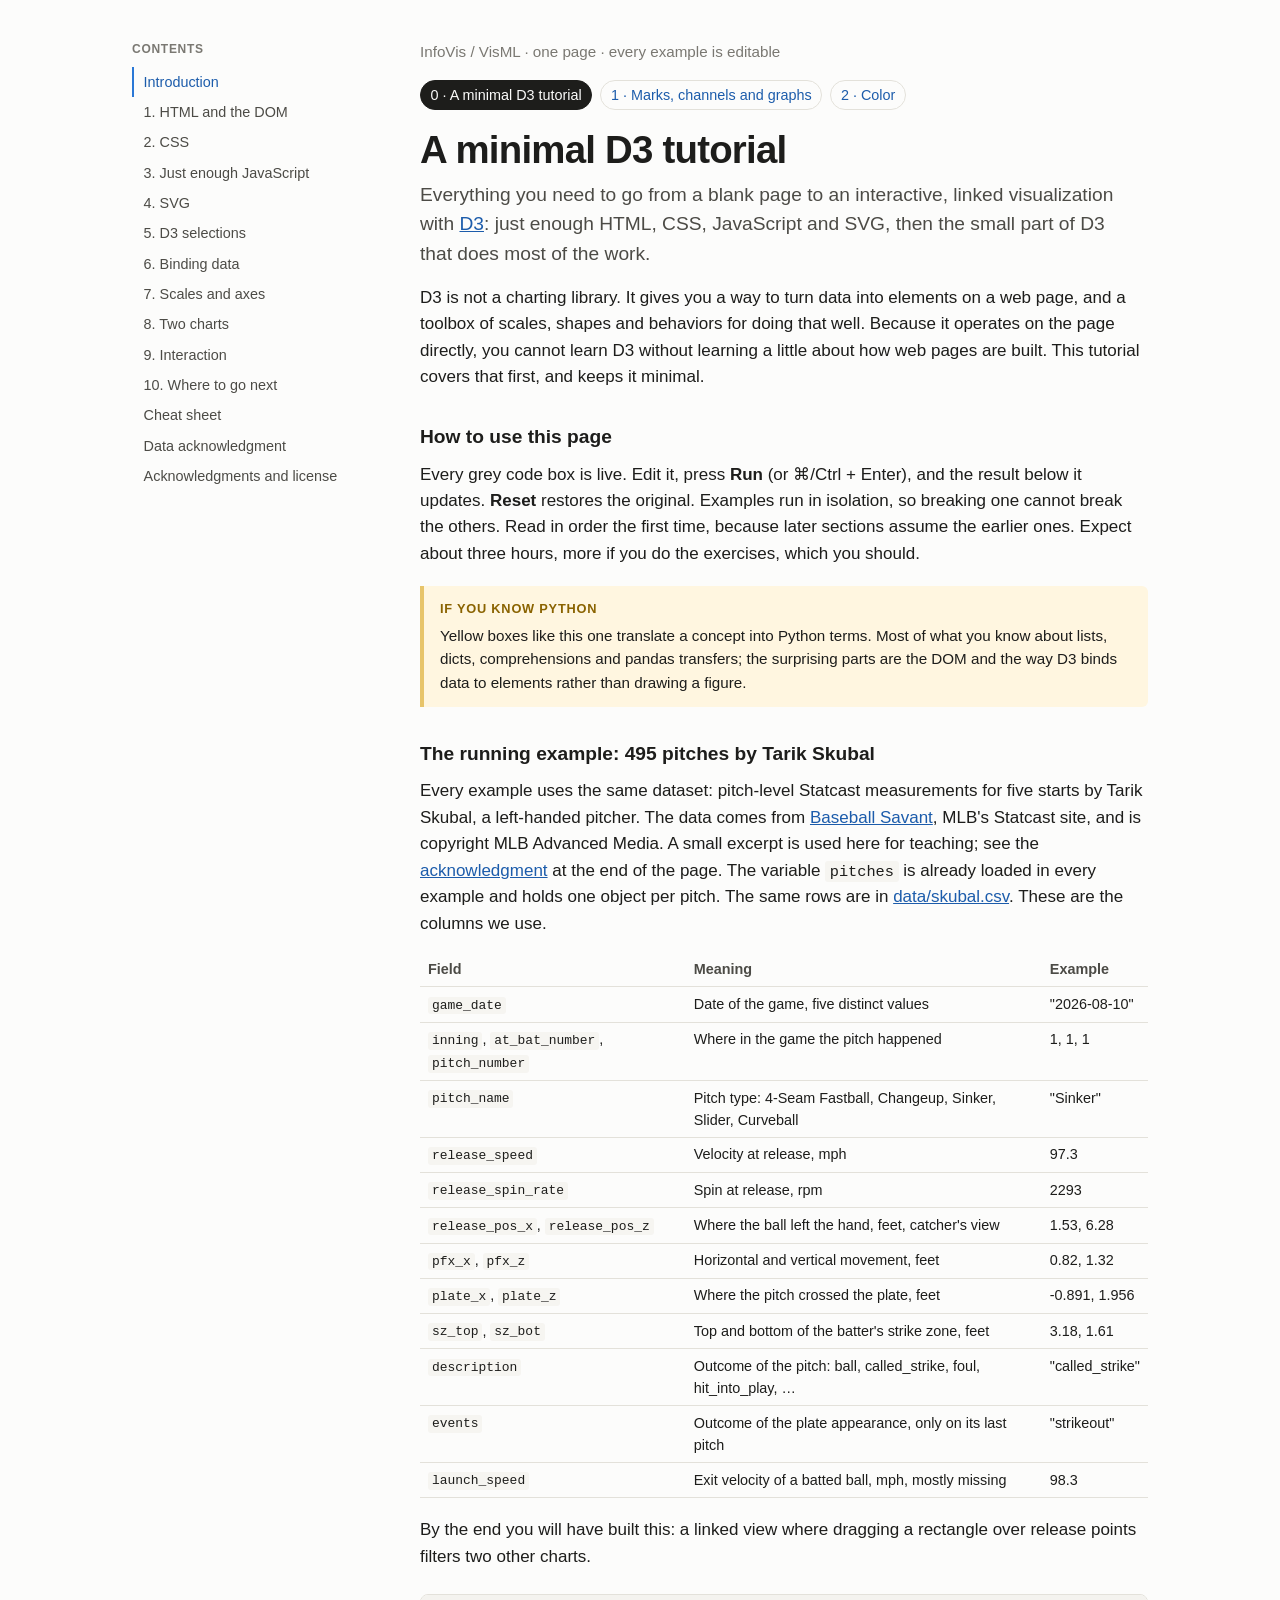
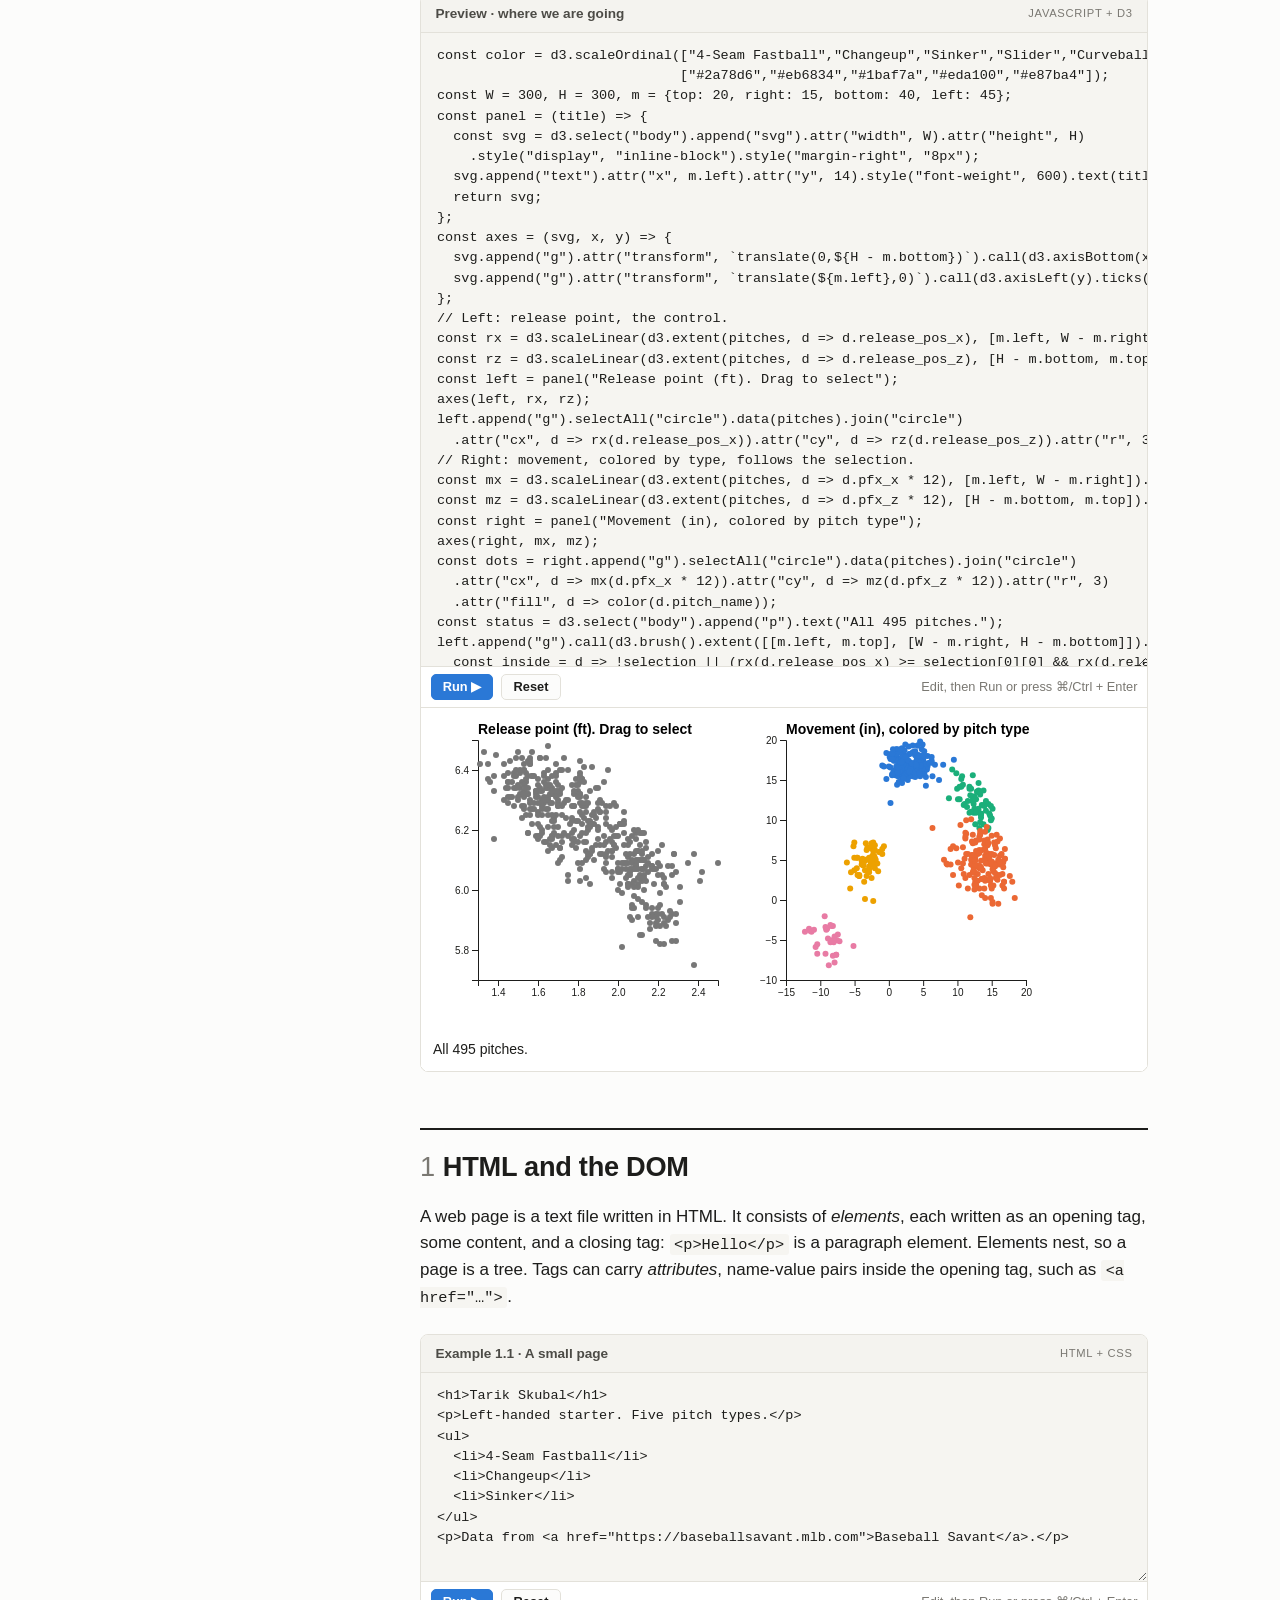
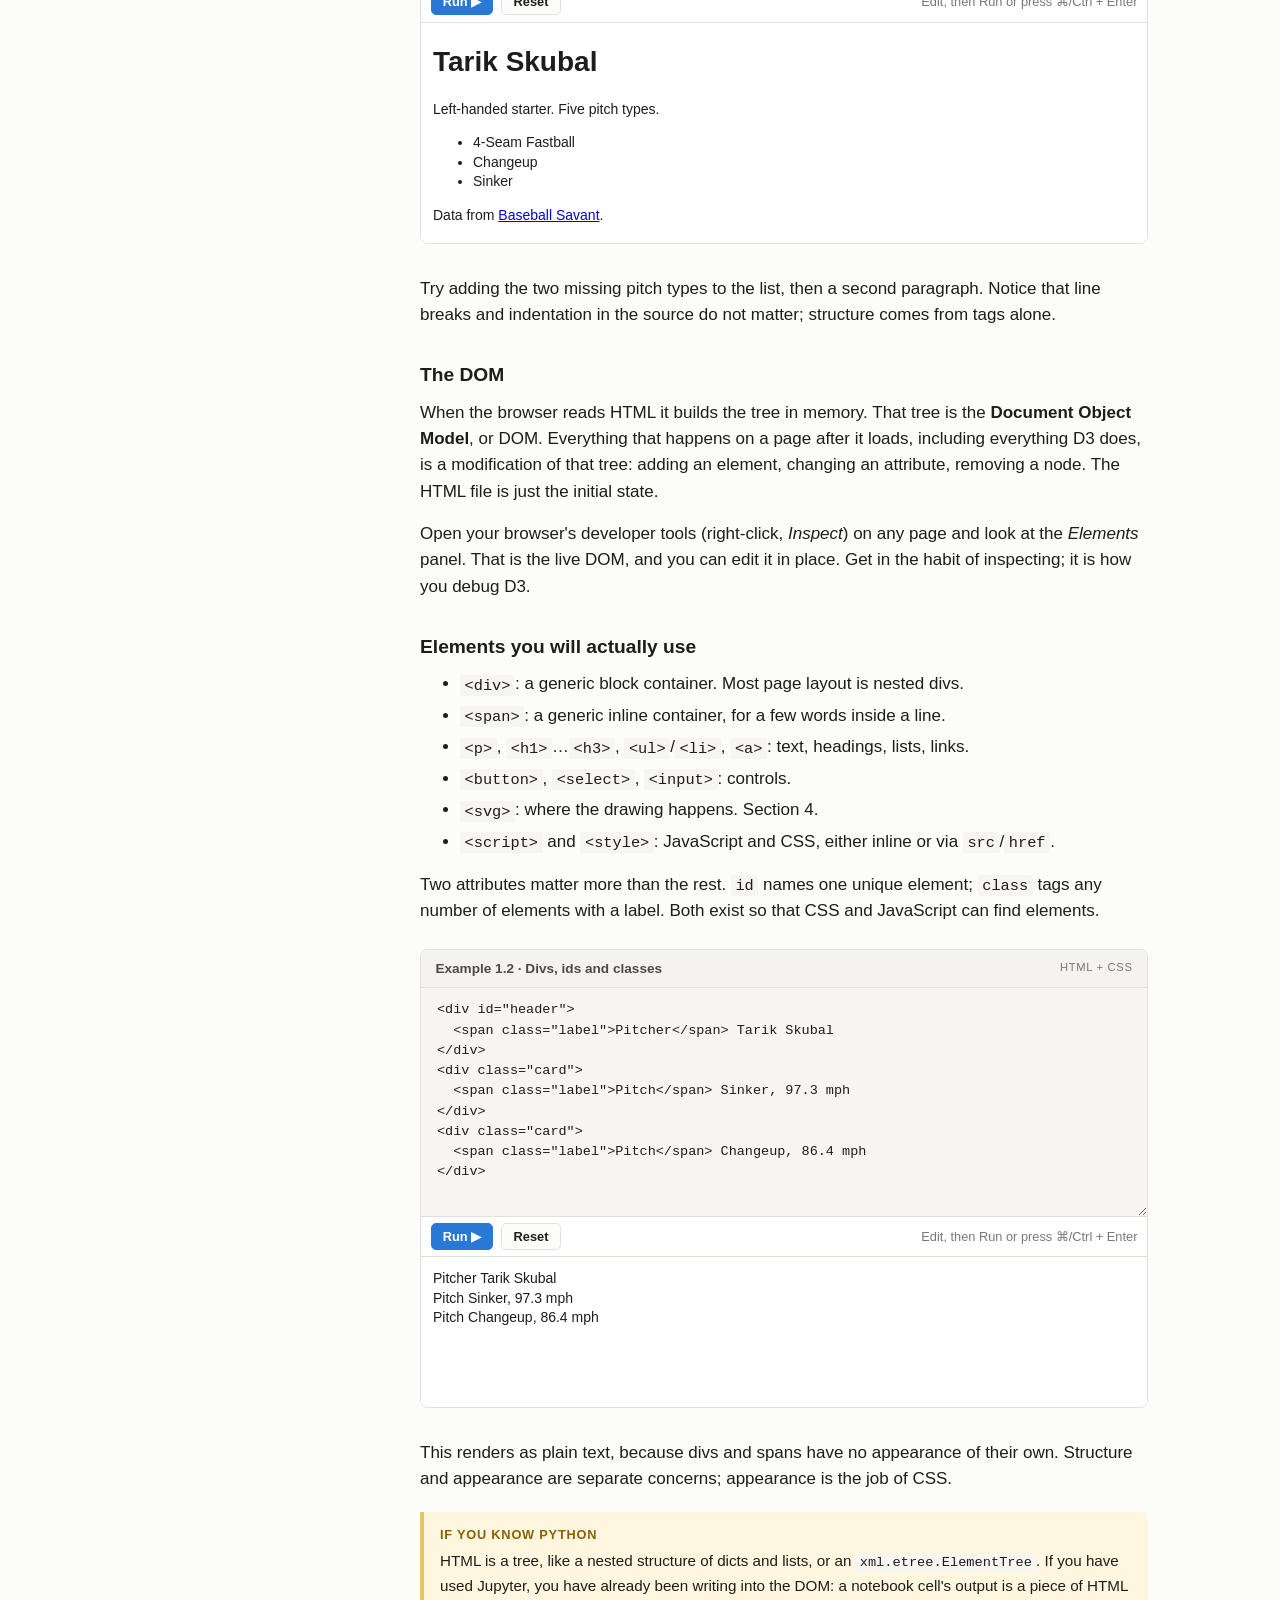
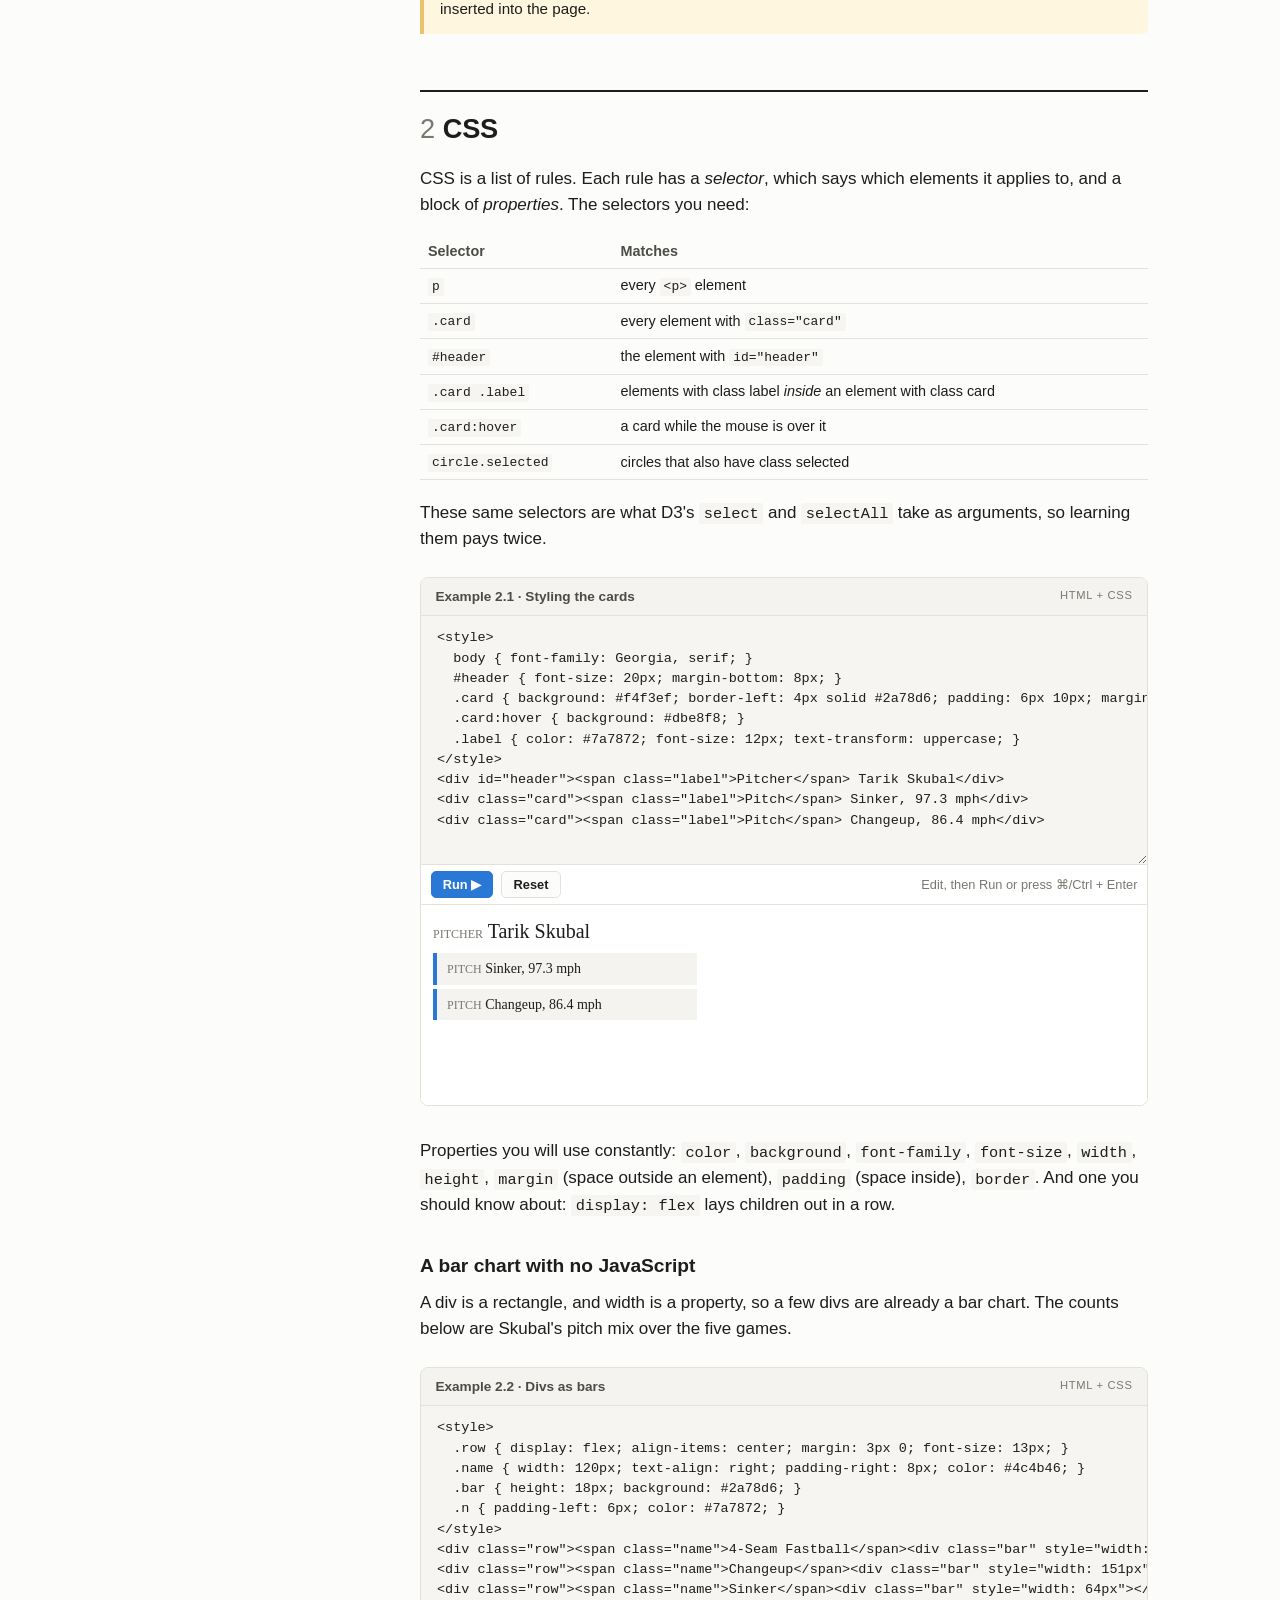
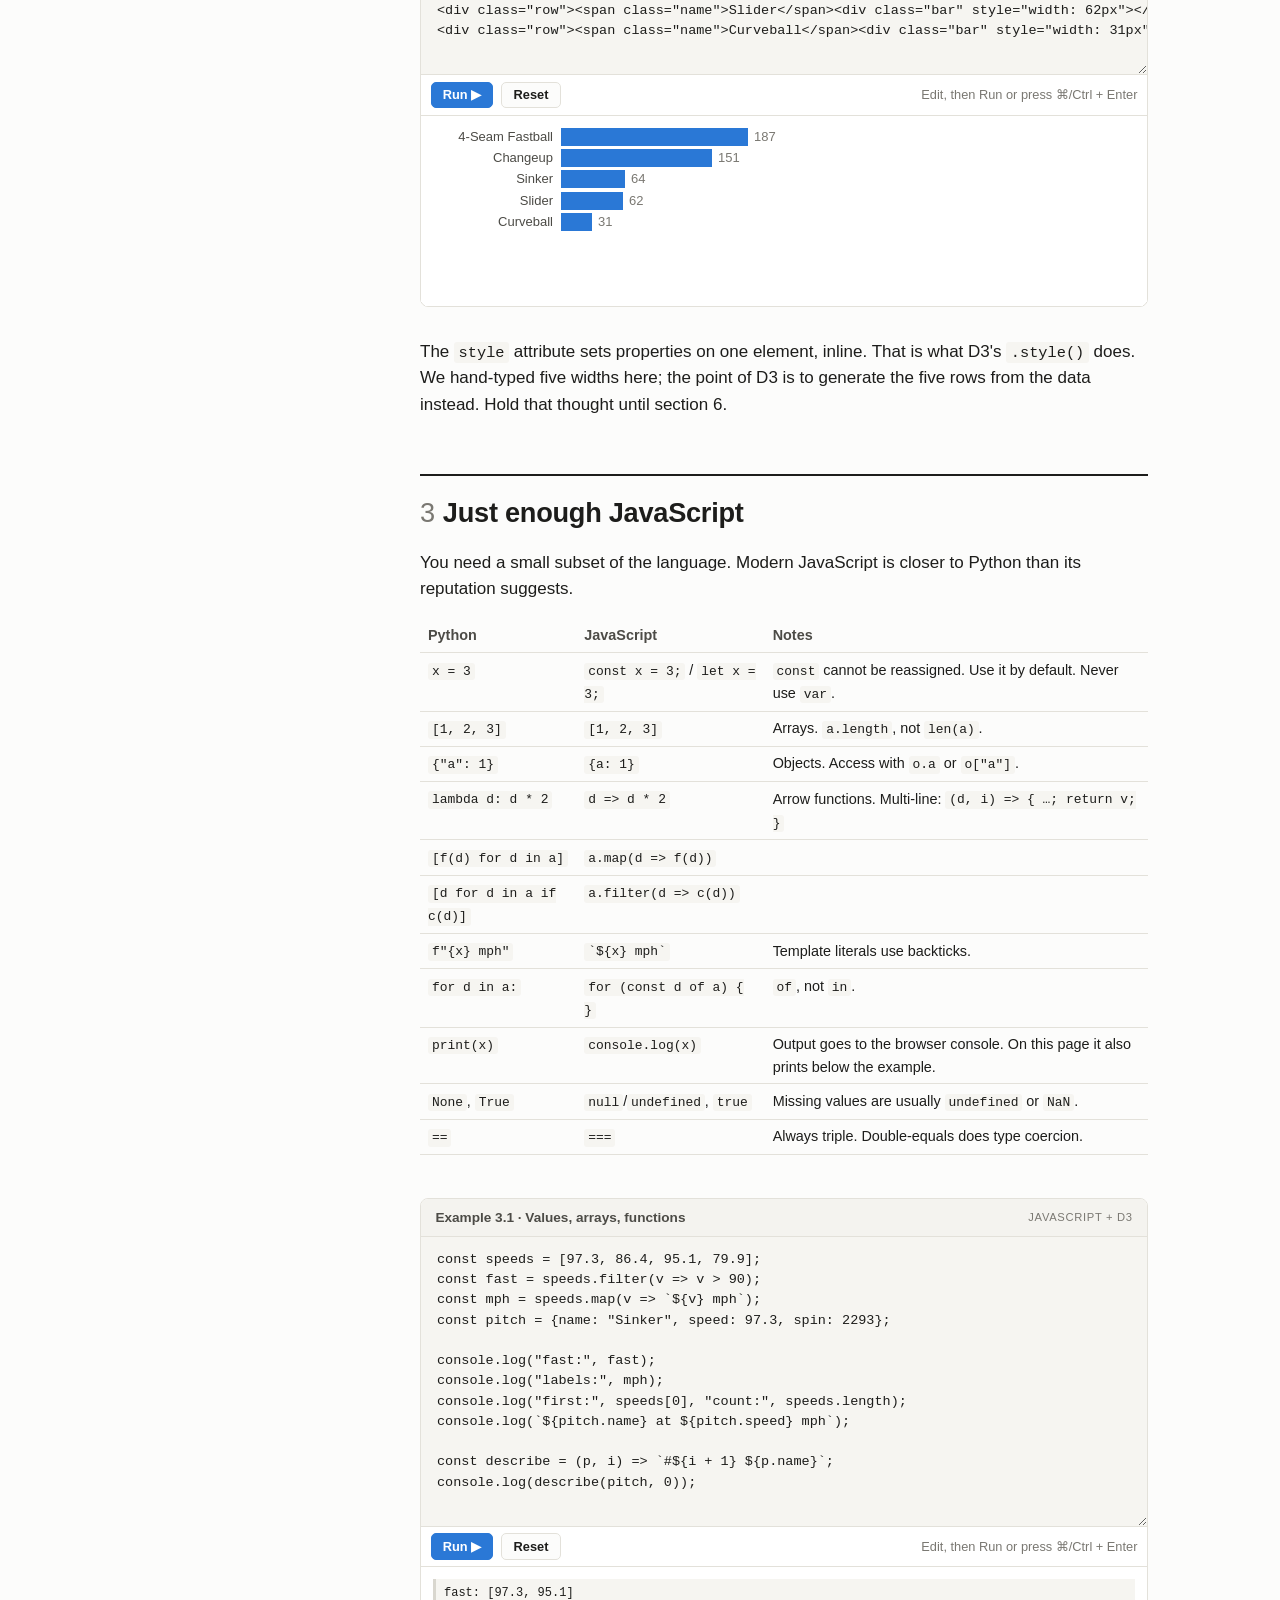
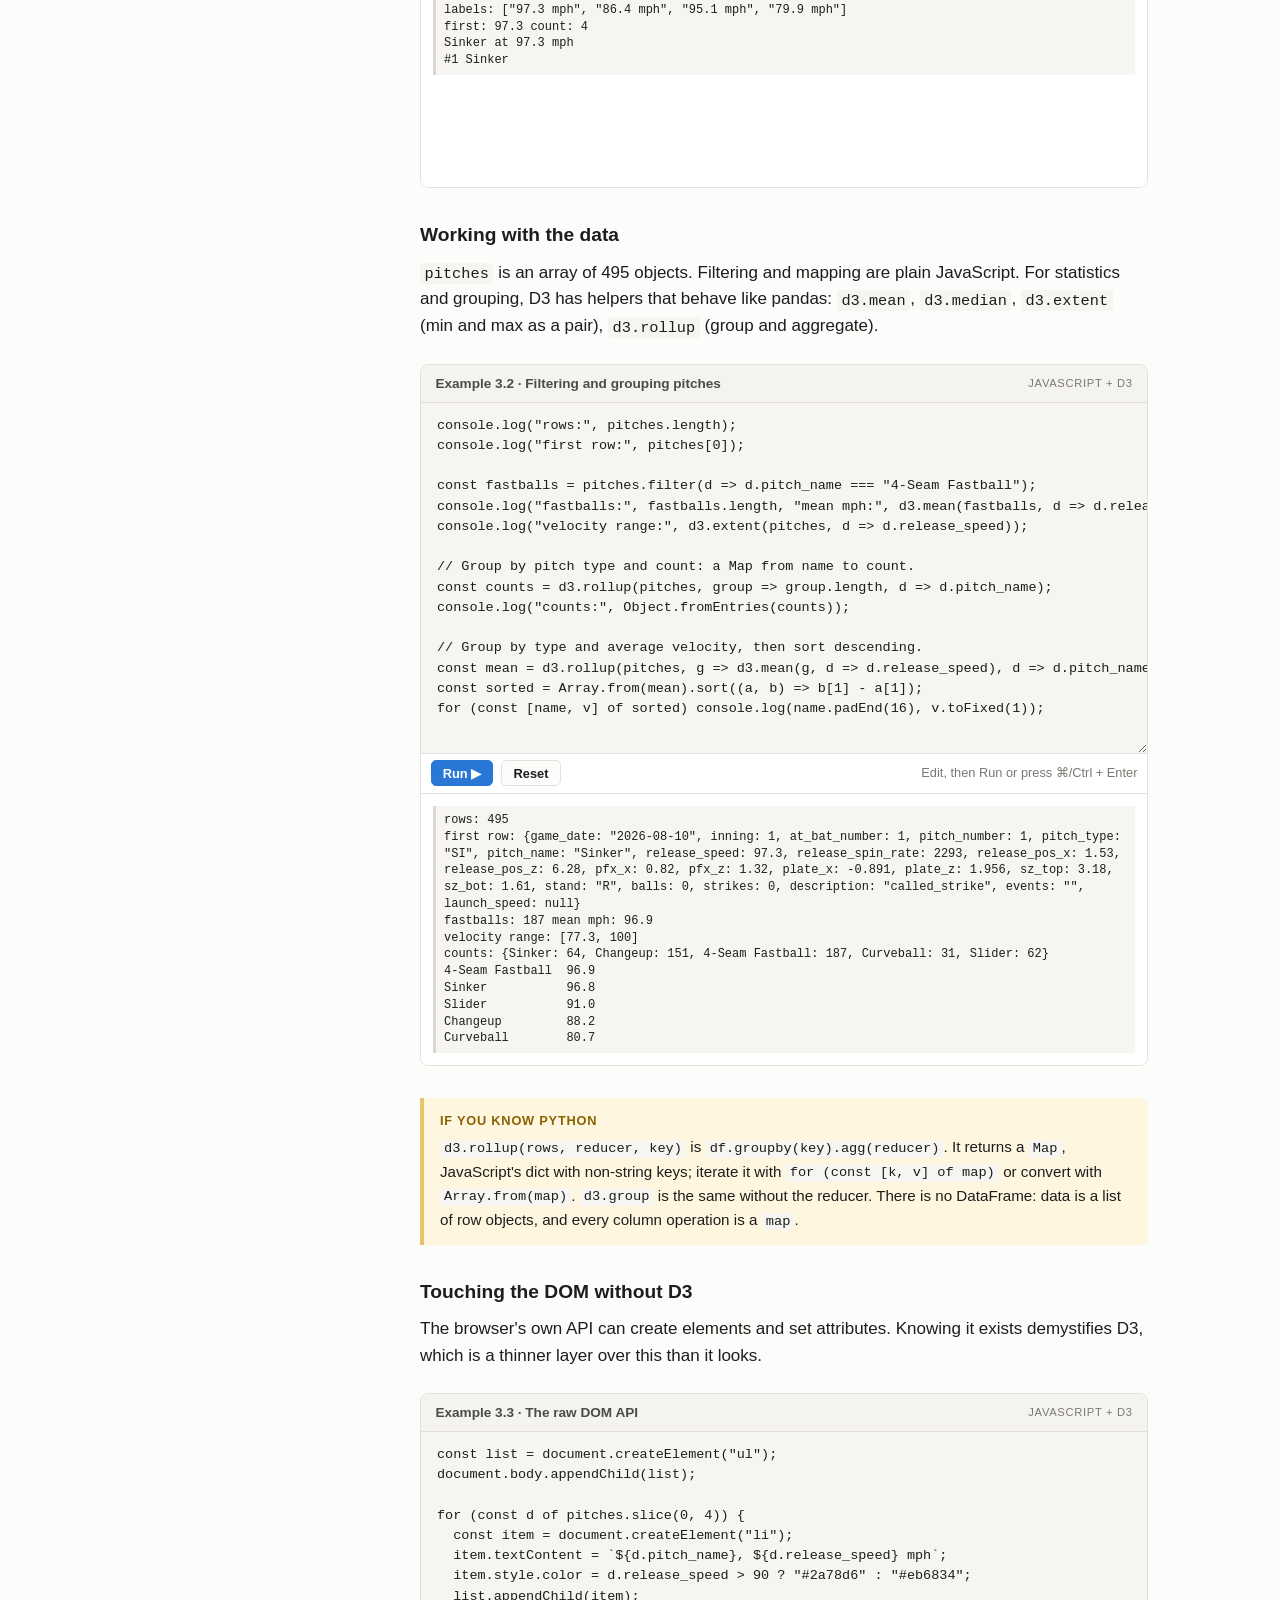
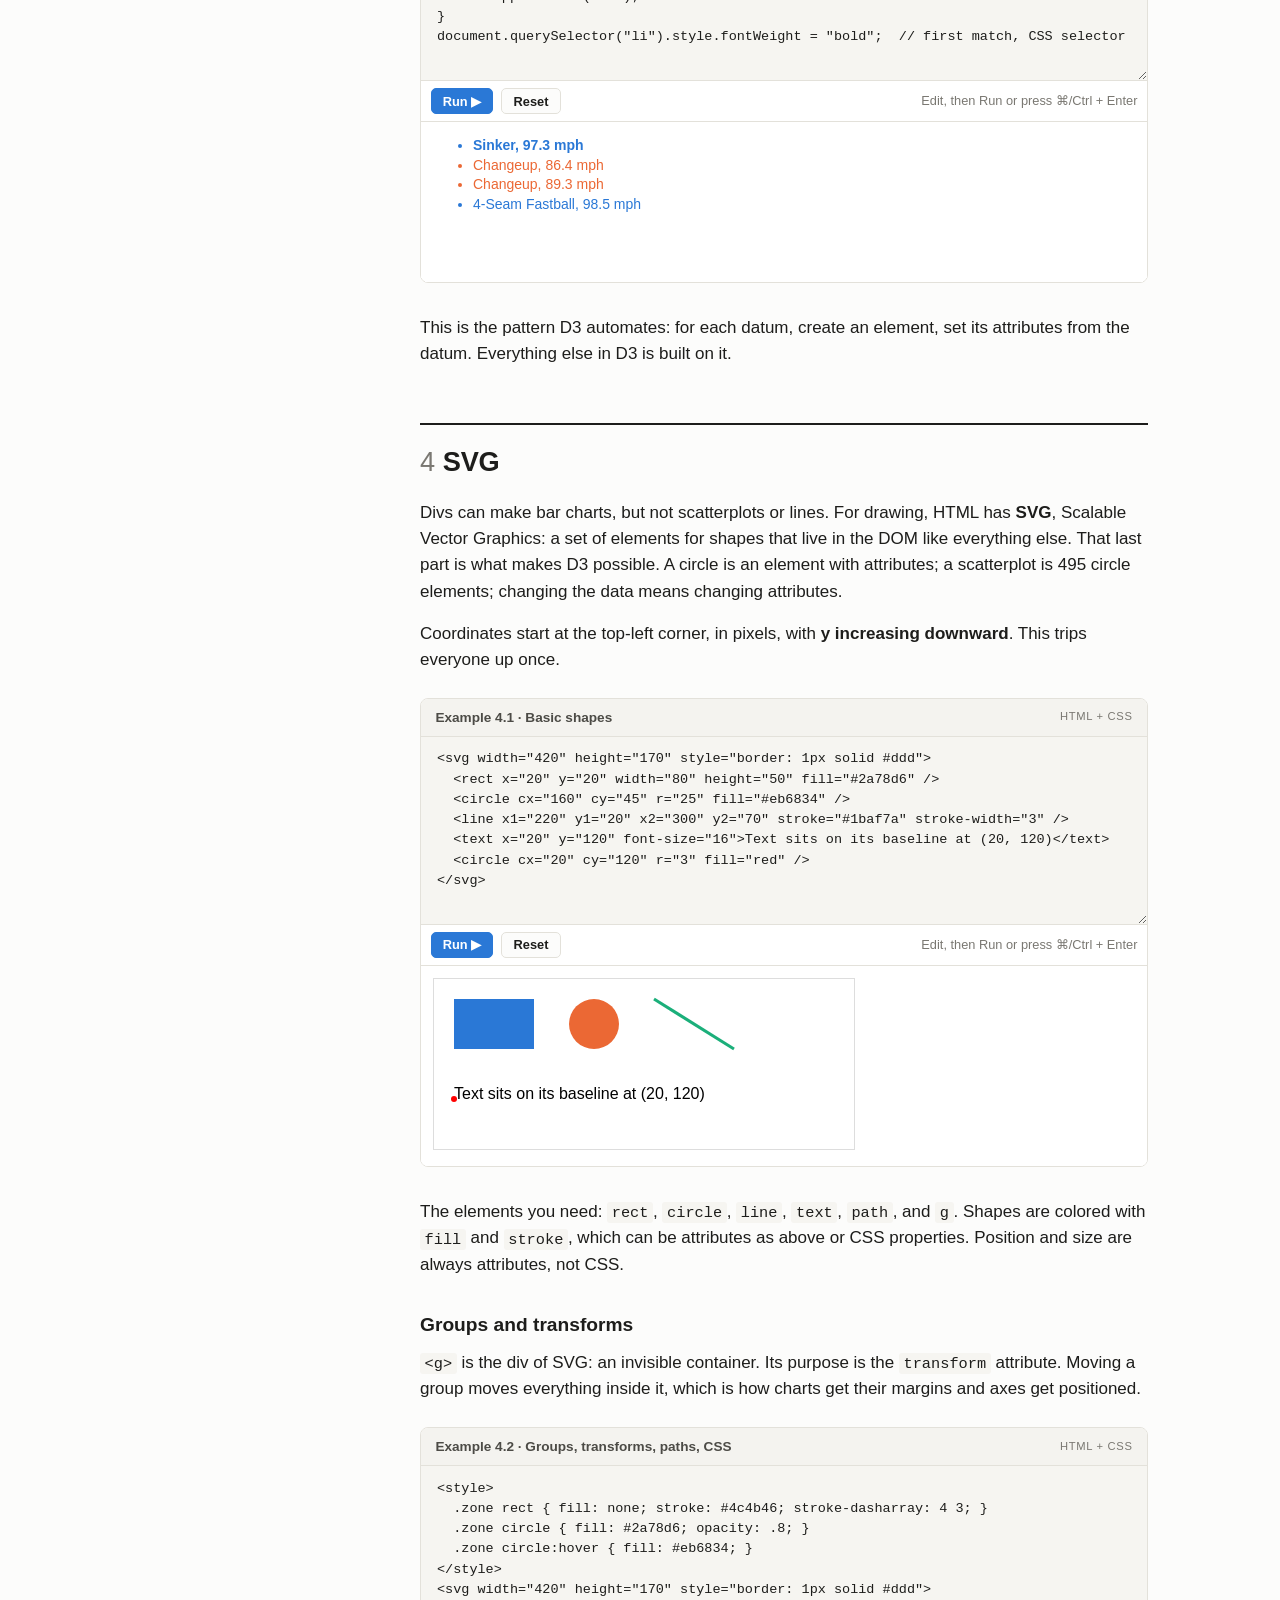
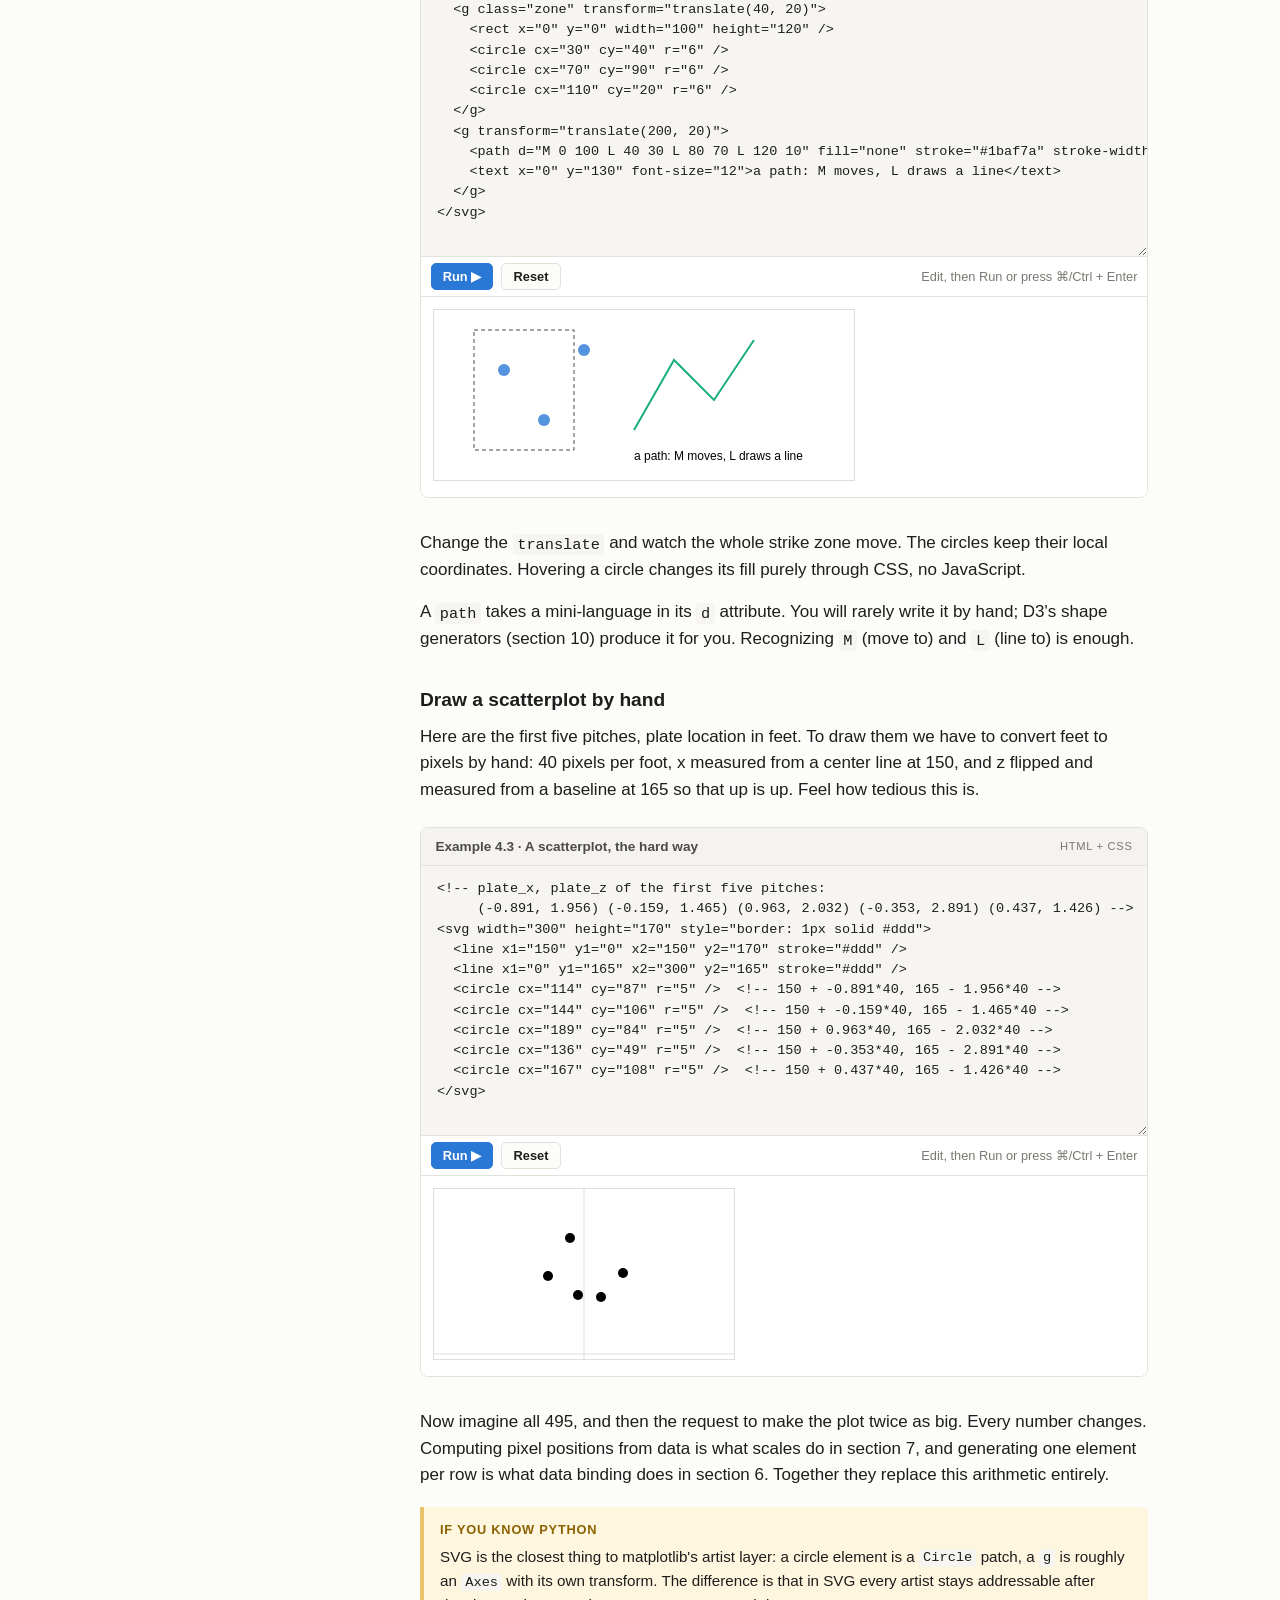
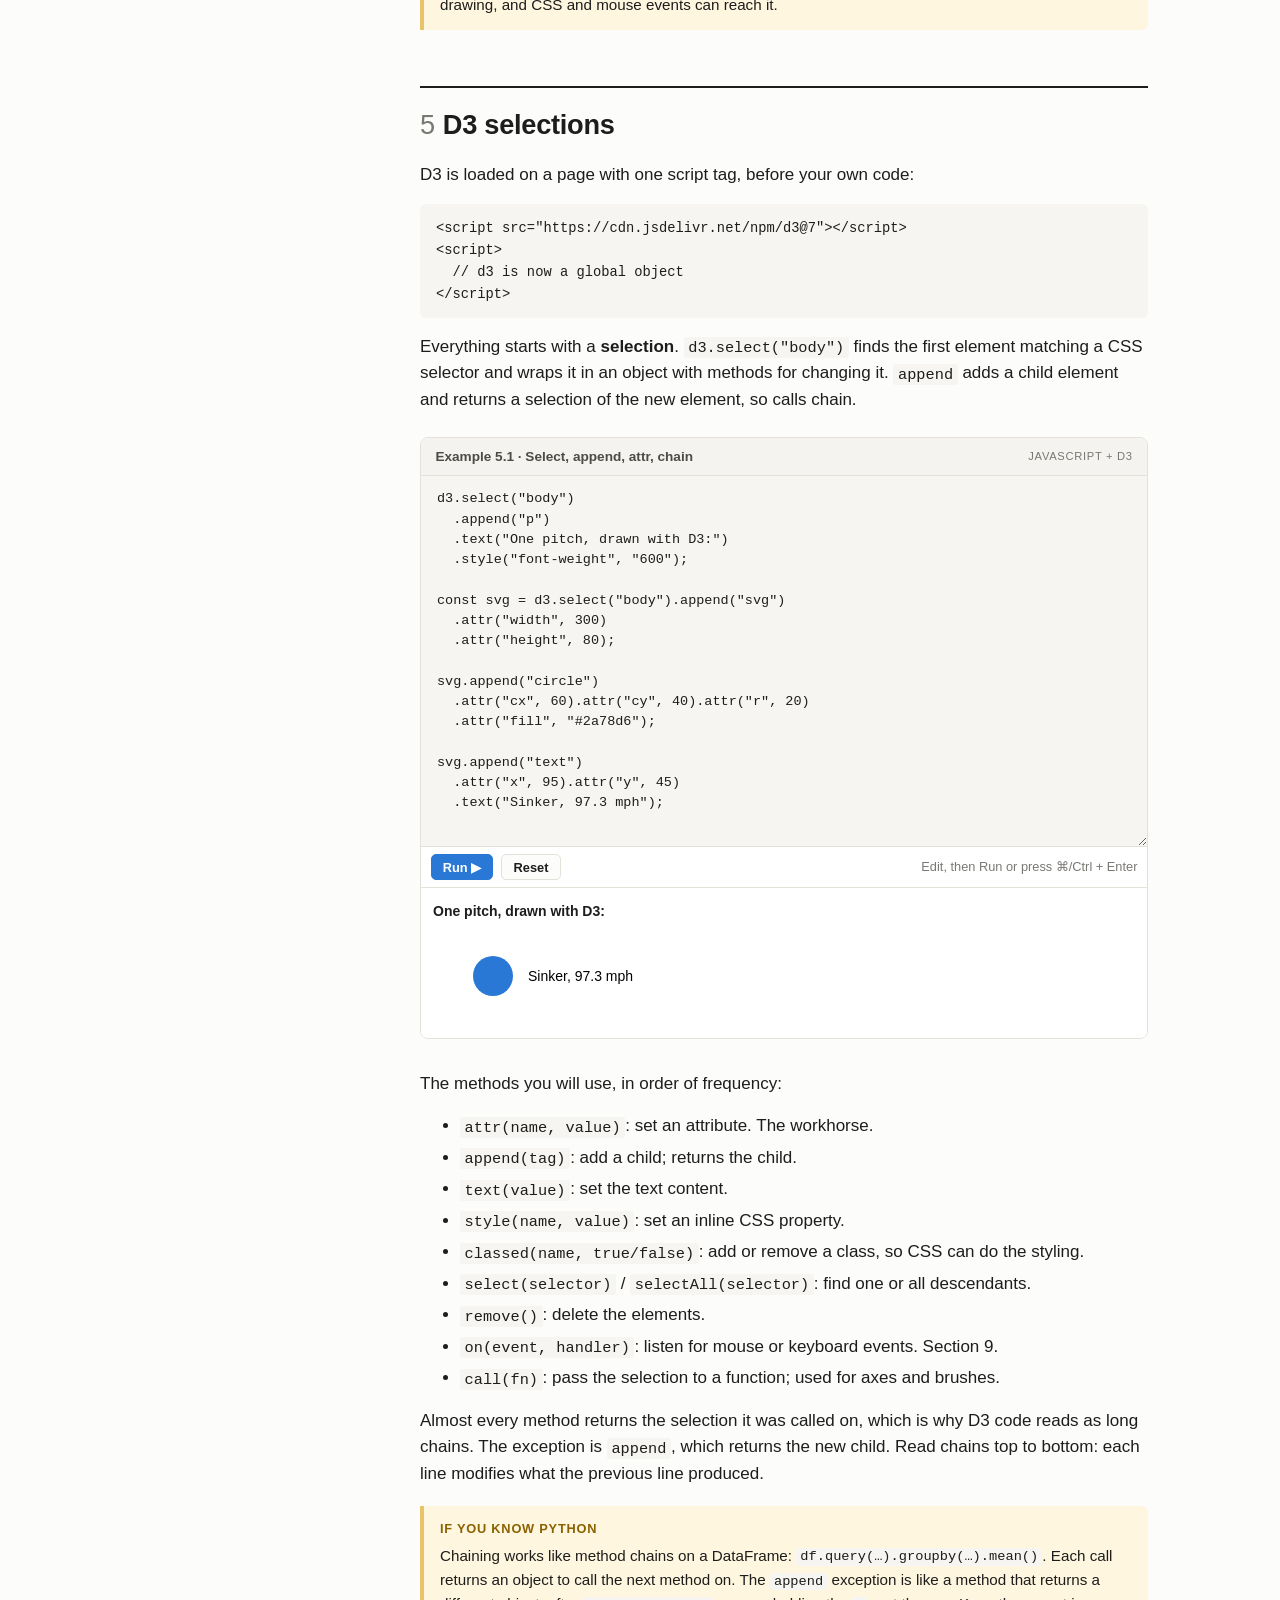
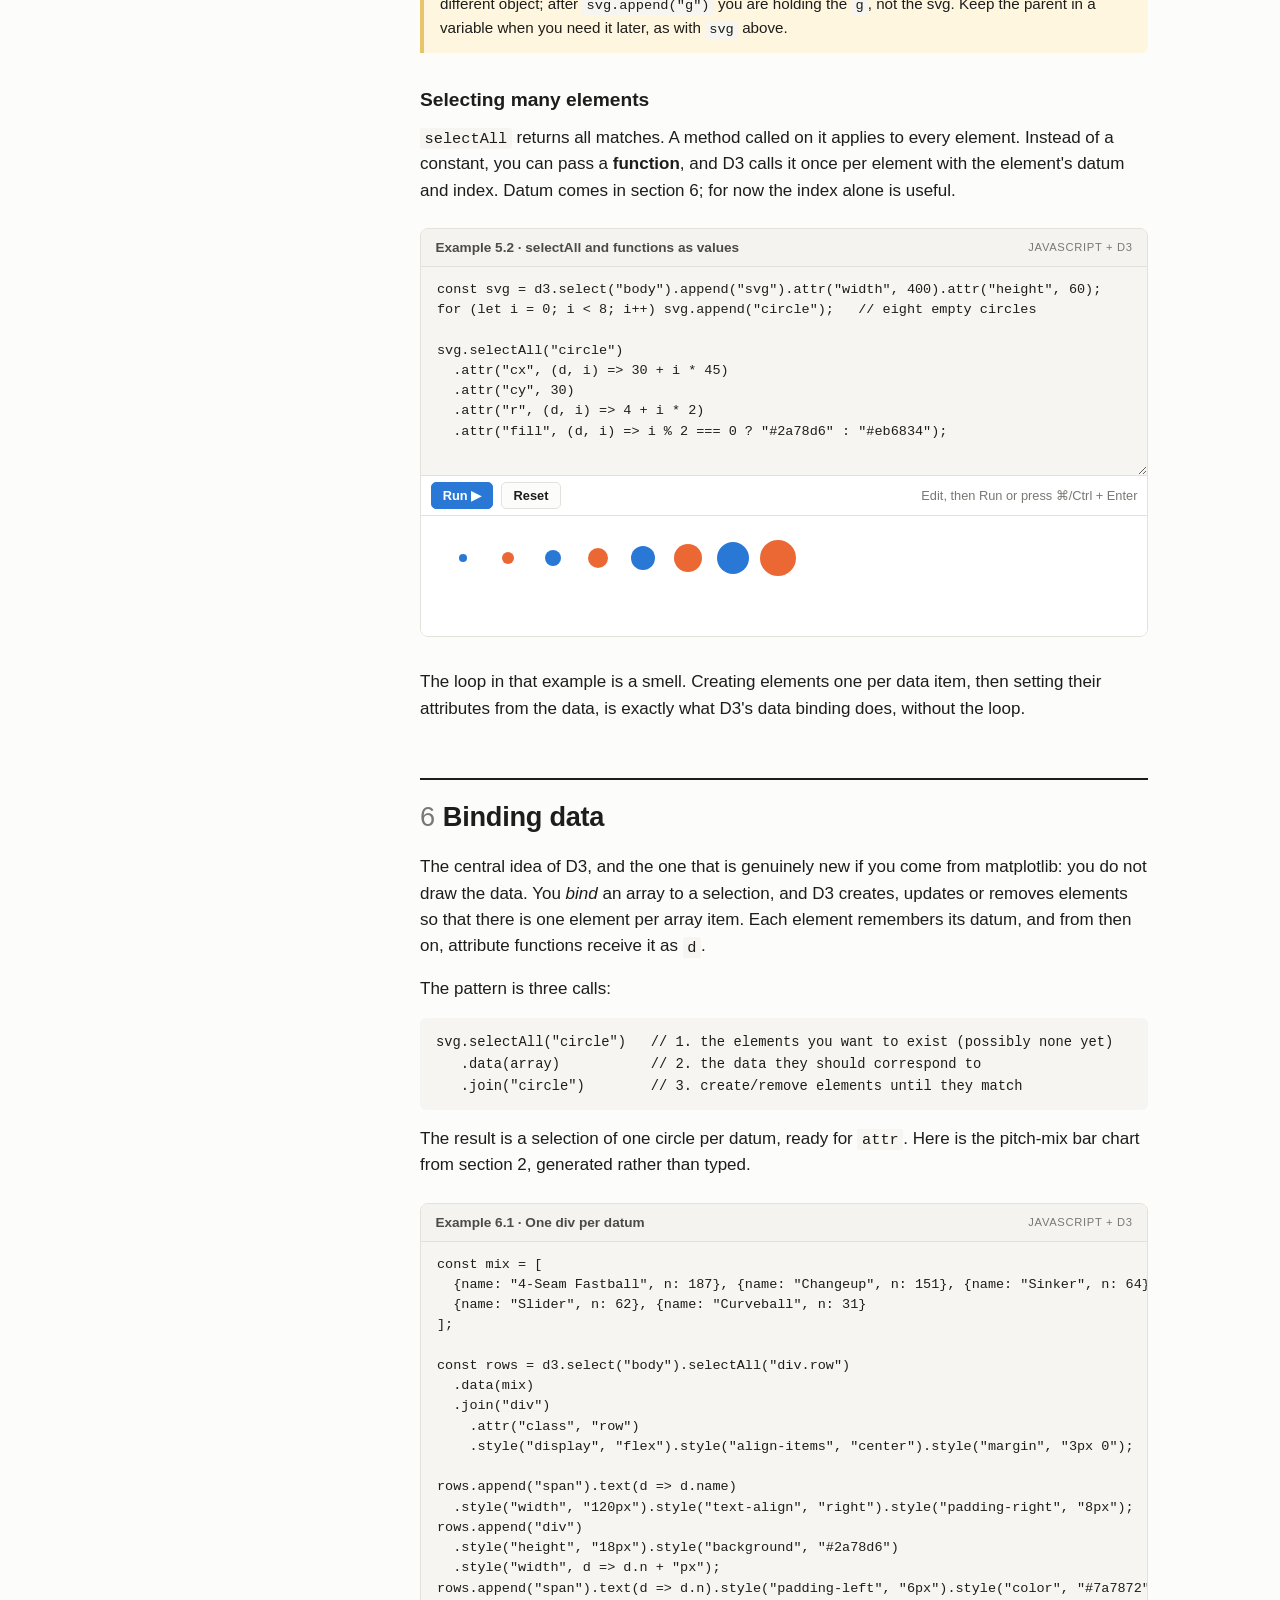
==== commit 6b801fea: "Add labs on marks, channels, graphs and color Two companion pages that use the same runnable-example" ====
--- a/index.html
+++ b/index.html
@@ -31,6 +31,11 @@
 <main>
 <section id="intro">
   <p class="meta">InfoVis / VisML · one page · every example is editable</p>
+  <div class="series-nav">
+    <span>0 · A minimal D3 tutorial</span>
+    <a href="marks.html">1 · Marks, channels and graphs</a>
+    <a href="color.html">2 · Color</a>
+  </div>
   <h1>A minimal D3 tutorial</h1>
   <p class="lede">Everything you need to go from a blank page to an interactive, linked visualization with <a href="https://d3js.org">D3</a>: just enough HTML, CSS, JavaScript and SVG, then the small part of D3 that does most of the work.</p>
 
@@ -781,7 +786,7 @@
 
 <section id="next">
   <h2><span class="num">10</span>Where to go next</h2>
-  <p>You now know the part of D3 that does most of the work. Two more pieces come up often enough to see once.</p>
+  <p>You now know the part of D3 that does most of the work. Two more pieces come up often enough to see once. After that, two companion labs use the same data and the same kind of runnable examples to turn to design: <a href="marks.html">Marks, channels and graphs</a> builds the basic chart types and the principles for choosing among them, and <a href="color.html">Color</a> covers color scales, perception and accessibility.</p>
 
   <h3>Lines and shape generators</h3>
   <p><code>d3.line()</code> turns an array of points into the <code>d</code> attribute of a path. Configure it with accessor functions, then call it on the data. Here, velocity pitch by pitch through one game, one line per pitch type.</p>
--- a/tutorial.css
+++ b/tutorial.css
@@ -60,3 +60,14 @@
 figure.example .bar .hint { margin-left: auto; }
 figure.example iframe { display: block; width: 100%; border: 0; background: #fff; }
 .cheatsheet td code { white-space: nowrap; }
+
+/* Additions for the marks-and-color pages */
+figure.example .bar .vision-label { font-size: .8rem; color: var(--ink-2); }
+figure.example .bar select { font: .8rem var(--sans); margin-left: .2rem; }
+pre.helpers { max-height: 28rem; font-size: 12.5px; }
+.series-nav { display: flex; gap: .5rem; flex-wrap: wrap; margin: .2rem 0 1.2rem; font-size: .9rem; }
+.series-nav a, .series-nav span { padding: .2rem .6rem; border: 1px solid var(--rule); border-radius: 999px; text-decoration: none; }
+.series-nav span { background: var(--ink); color: var(--paper); border-color: var(--ink); }
+details.solution { border: 1px solid var(--rule); border-radius: 8px; padding: .6rem 1rem; margin: 1.2rem 0; background: #fff; }
+details.solution summary { cursor: pointer; font-weight: 600; color: var(--accent-ink); }
+.next-page { margin-top: 3rem; padding: 1rem 1.2rem; border: 2px solid var(--ink); border-radius: 8px; font-size: 1.05rem; }
